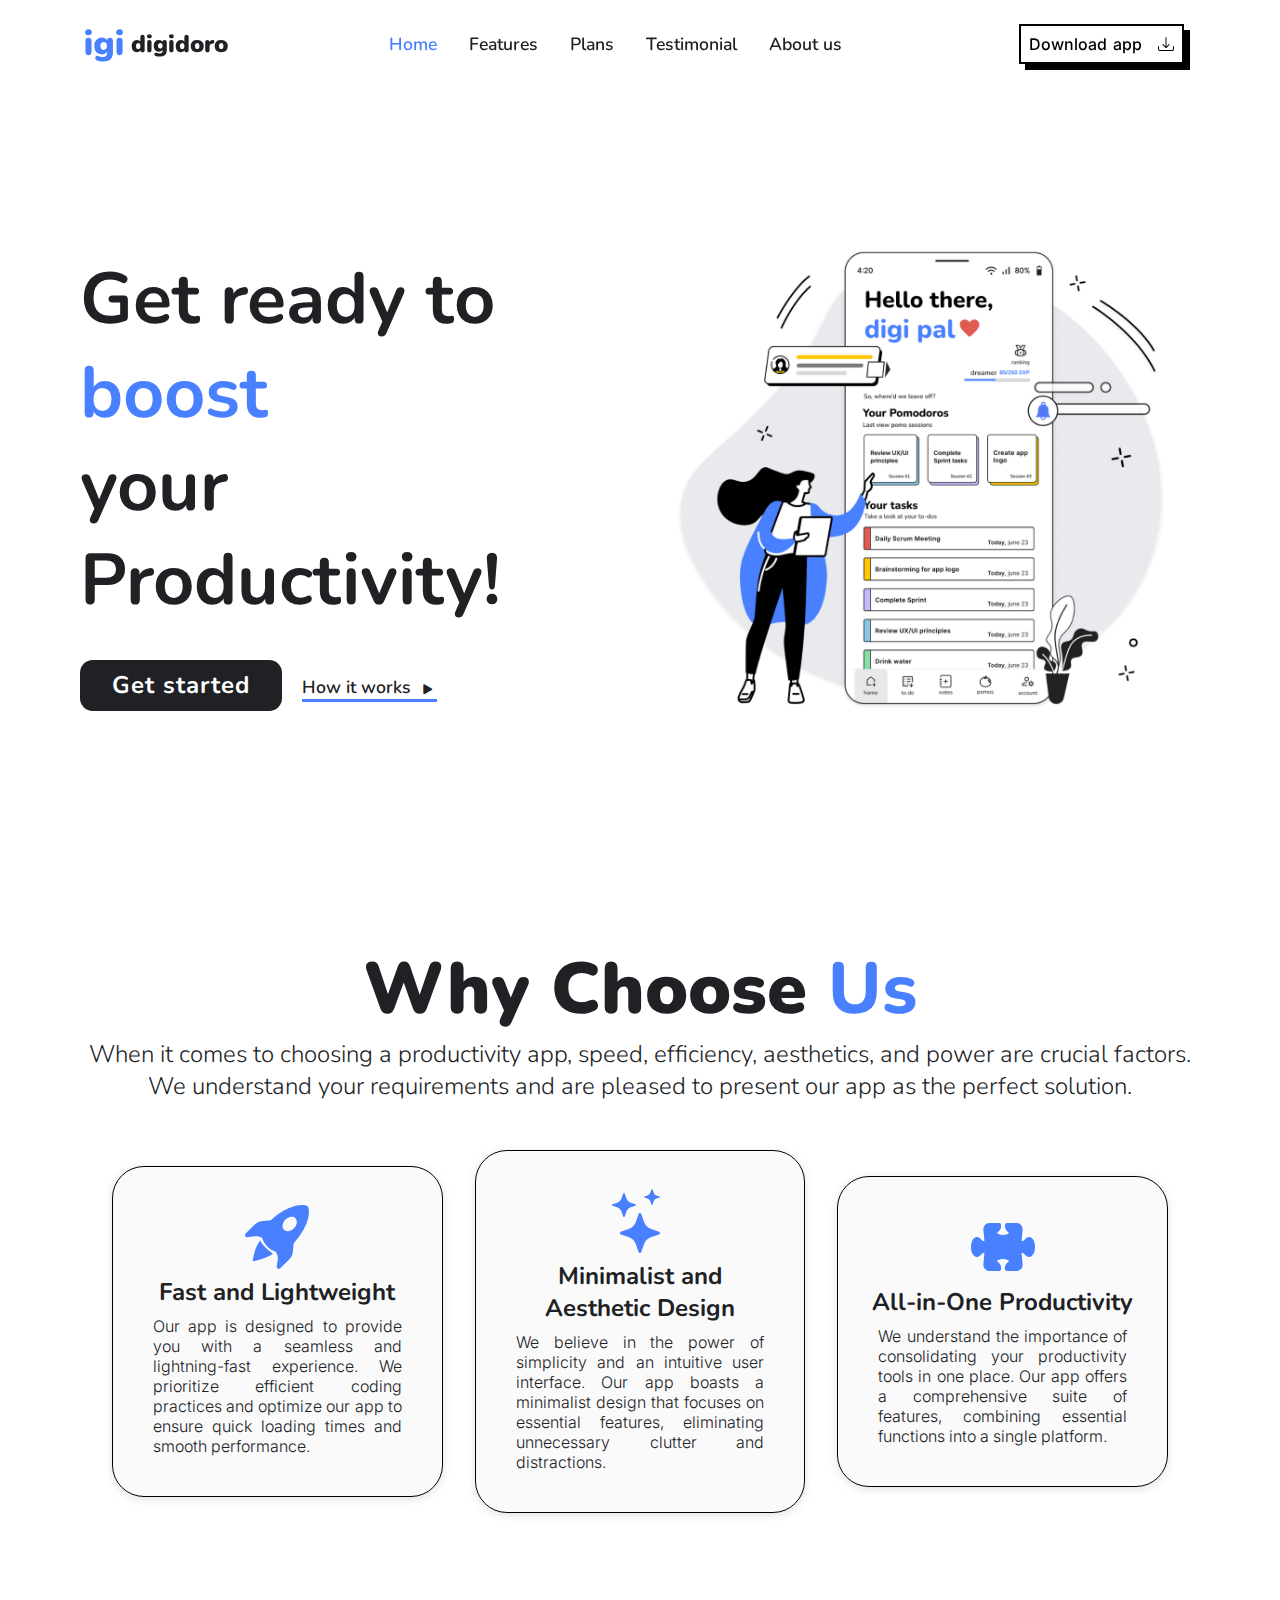
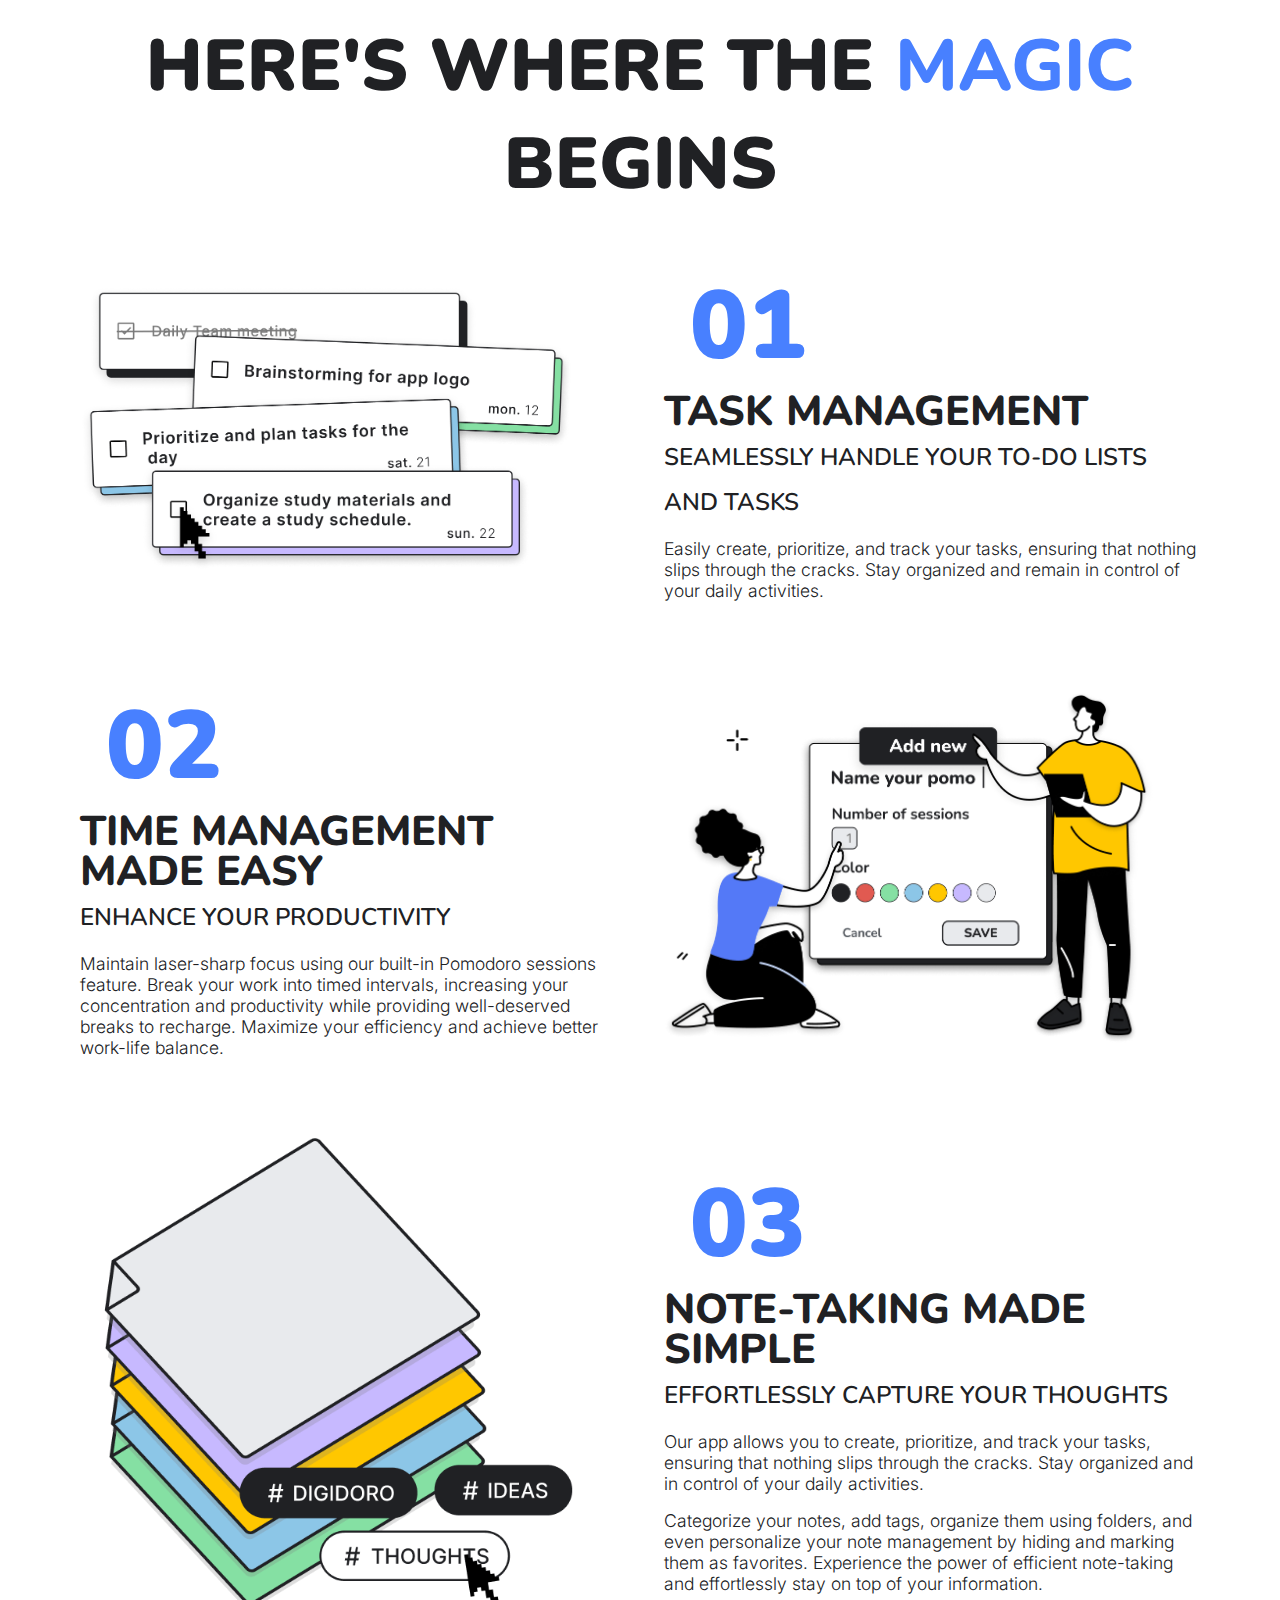
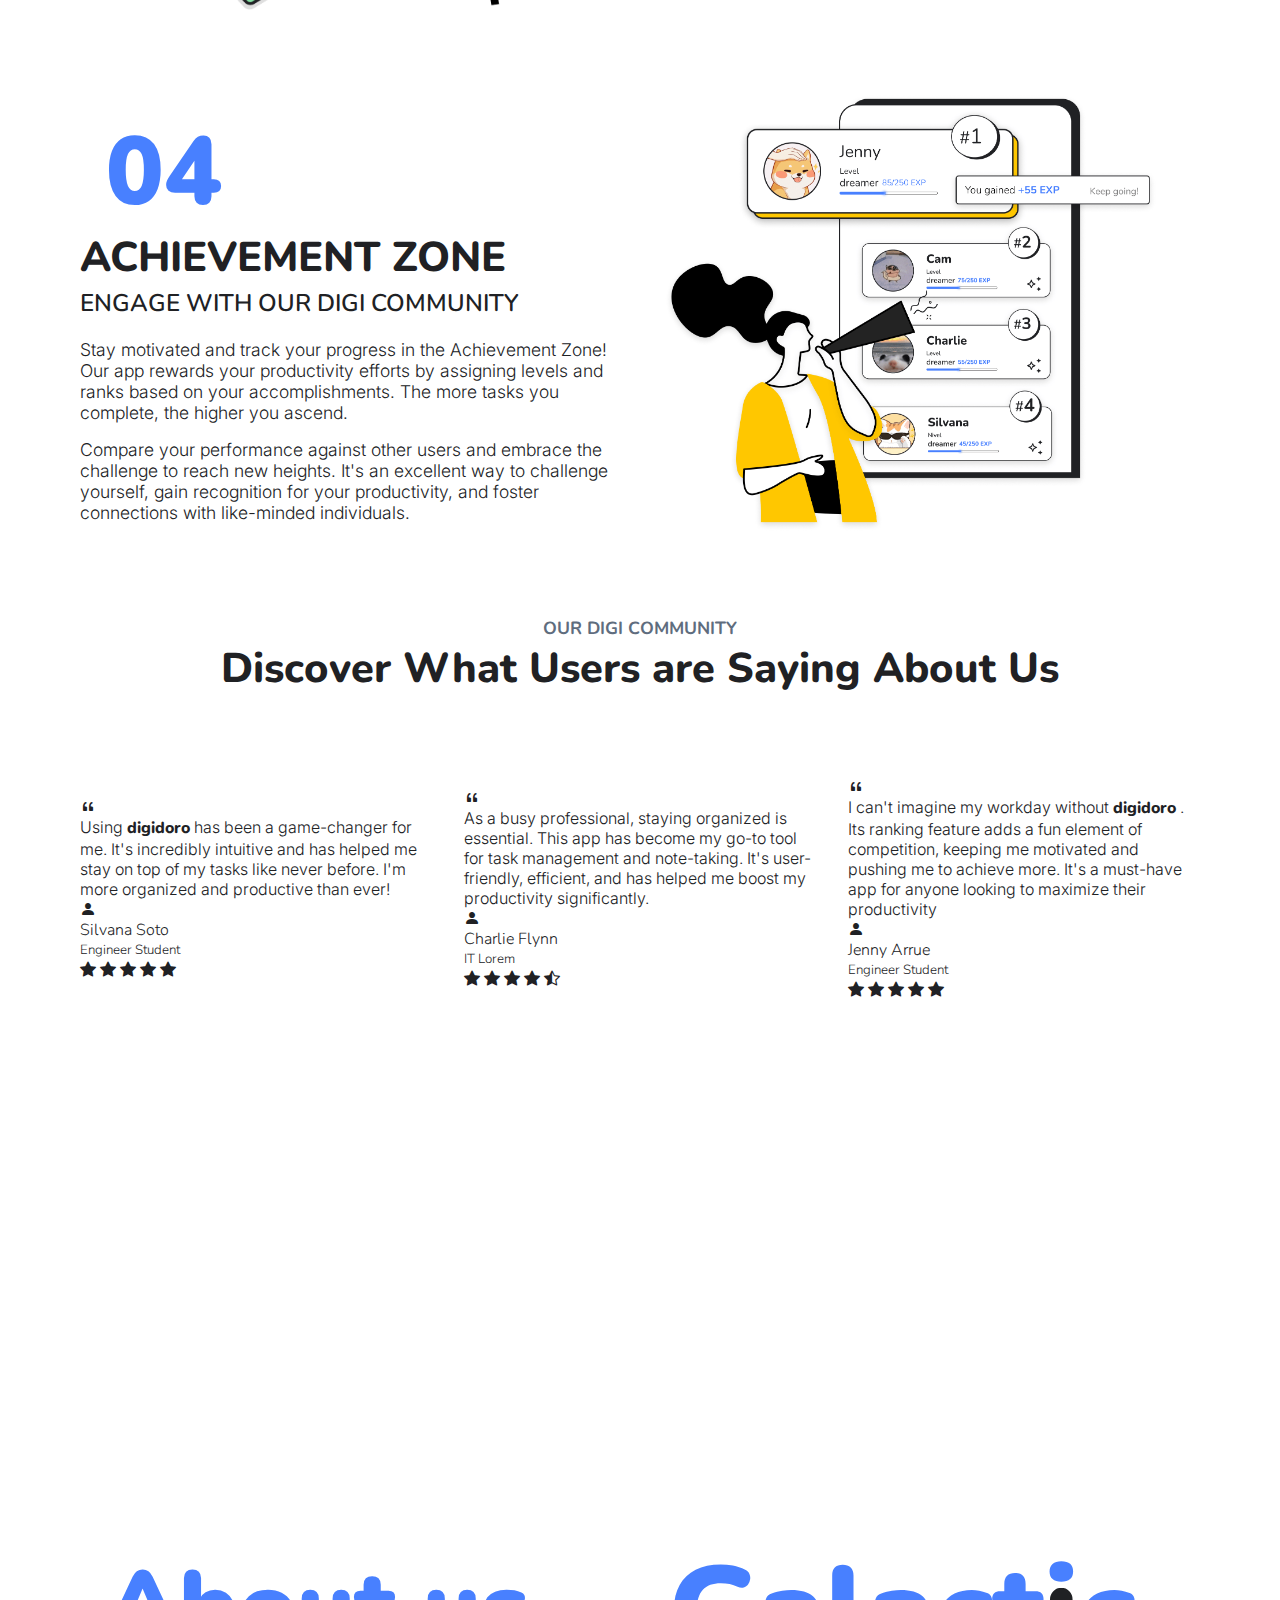
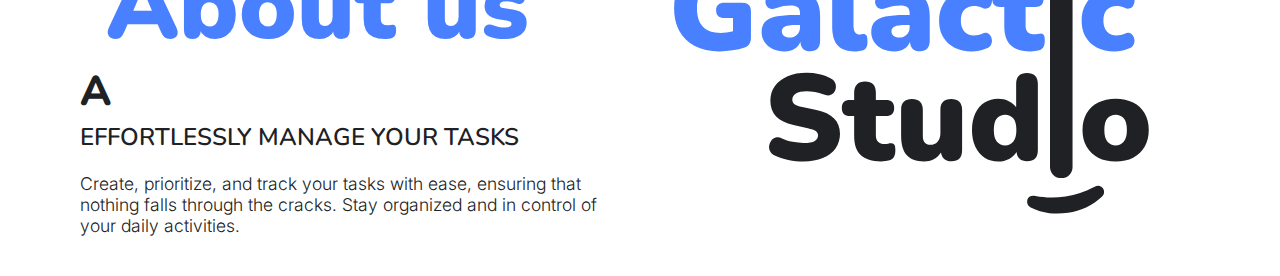
==== digidoro/index.html @ 67ae2110 "DIGI-56 :sparkles: Add feature_overview" ====
<!DOCTYPE html>
<html lang="en">
<head>
    <meta charset="UTF-8">
    <meta name="viewport" content="width=device-width, initial-scale=1.0">
    <title>digidoro</title>
    <link rel="icon" type="image/png" href="./assets/drawables/igi_tabIcon.png">
    
    <!-- Icons -->
    <link rel="stylesheet" href="https://cdn.jsdelivr.net/npm/bootstrap-icons@1.10.5/font/bootstrap-icons.css">
    
    <link rel="stylesheet" href="./assets/css/style.css">
    <script defer src="./assets/js/app.js"></script>

</head>

<body>
    
    <!-- Navbar -->
    <header>
        <a href="#home" class="logo">
            <img src="./assets/drawables/igi.svg" alt="digidoro logo" id="logo_pic">
            <h2 class="menu_logo">digidoro</h2>
        </a>

            <ul class="menu">
                <li><a href="#home" class="active">Home</a></li>
                <li><a href="#features">Features</a></li>
                <li><a href="#plans">Plans</a></li>
                <li><a href="#testimonial">Testimonial</a></li>
                <li><a href="#about">About us</a></li>

            </ul>
    <div class="nav-icons">
       <div class="nav-icons1">
        <a href="https://play.google.com/store/apps/details?id=com.galacticstudio.digidoro">Download app <i class="bi bi-download"></i> </a>
        </div> 
        <div class="ico-menu" id="menu-icon"><i class="bi bi-list"></i></div> 
 </div>
        
    </header>


<!-- Home -->

    <section class="home" id="home">

        <div class="home-text">
            <h1>Get ready to <span>boost</span> <br>your Productivity!</h1>
            <a href="https://play.google.com/store/apps/details?id=com.galacticstudio.digidoro" class="btn">Get started</a>
            <a href="https://www.youtube.com/@GalacticStudioSV" class="btn2">How it works <i class="bi bi-play-fill"></i></a>
        </div>

        <div class="home-img">
            <img src="./assets/drawables/hero_pic.png" alt="prueba">
        </div>
            
</section>  


<!-- Overview -->
<section class="stats">
    <div class="txtOver">
  <h1 class="largeTittle">Why Choose <span>Us</span></h1>
  <h2 class="statsTxt">When it comes to choosing a productivity app, speed, efficiency, aesthetics, and power are crucial factors. We understand your requirements and are pleased to present our app as the perfect solution. </h2>
  </div>


<section class="container">
    
    <div class="container-box">
        <i class="bi bi-rocket-takeoff-fill"></i>
        
        <h3>Fast and Lightweight</h3>
        <p>Our app is designed to provide you with a seamless and lightning-fast experience. We prioritize efficient coding practices and optimize our app to ensure quick loading times and smooth performance. </p>
    </div>
    <div class="container-box">
        <i class="bi bi-stars"></i>        <h3>Minimalist and Aesthetic Design</h3>
        <p> We believe in the power of simplicity and an intuitive user interface. Our app boasts a minimalist design that focuses on essential features, eliminating unnecessary clutter and distractions. </p>    </div>
    <div class="container-box">
        <i class="bi bi-puzzle-fill"></i>        <h3>All-in-One Productivity</h3>
        <p> We understand the importance of consolidating your productivity tools in one place. Our app offers a comprehensive suite of features, combining essential functions into a single platform. </p>    
    </div>
</section>

</section>


<!-- Features -->

<section class="features-overview" id="features">
    <div class="txtOver">
    <h1 class="largeTittle">HERE'S WHERE THE <span>MAGIC </span> BEGINS</h1>
    </div>


<section class="features">
    <div class="features-img">
        <img src="./assets/drawables/task_landing.png" alt="">
    </div>
    <div class="features-text">
        <h1>01</h1>
        <h2>Task Management<br> <span>Seamlessly handle your to-do lists and tasks</span></h2>
        <p>Easily create, prioritize, and track your tasks, ensuring that nothing slips through the cracks. Stay organized and remain in control of your daily activities.</p>
    </div>
</section> 

<section class="features">
    
    <div class="features-text">
        <h1>02</h1>
        <h2>Time Management Made Easy<br> <span>Enhance your productivity </span></h2>
        <p>Maintain laser-sharp focus using our built-in Pomodoro sessions feature. Break your work into timed intervals, increasing your concentration and productivity while providing well-deserved breaks to recharge. Maximize your efficiency and achieve better work-life balance.
        </p>
    </div>
    <div class="features-img">
        <img src="./assets/drawables/pomo_landing.png" alt="">
    </div>
</section> 

<section class="features">
    <div class="features-img">
        <img src="./assets/drawables/notes_landing.png" alt="" id="prueba">
    </div>
    <div class="features-text">
        <h1>03</h1>
        <h2>Note-Taking Made Simple <br> <span> Effortlessly capture your thoughts </span></h2>
        <p>Our app allows you to create, prioritize, and track your tasks, ensuring that nothing slips through the cracks. Stay organized and in control of your daily activities. 
        </p>
        <p>Categorize your notes, add tags, organize them using folders, and even personalize your note management by hiding and marking them as favorites. Experience the power of efficient note-taking and effortlessly stay on top of your information.</p>
    </div>
</section> 

<section class="features">
    
    <div class="features-text">
        <h1>04</h1>
        <h2>Achievement Zone
        <br> 
        <span>Engage with our digi community</span> </h2>
        
        <p>Stay motivated and track your progress in the Achievement Zone! Our app rewards your productivity efforts by assigning levels and ranks based on your accomplishments. The more tasks you complete, the higher you ascend. </p> 
        <p> Compare your performance against other users and embrace the challenge to reach new heights. It's an excellent way to challenge yourself, gain recognition for your productivity, and foster connections with like-minded individuals.</p>
    </div>
    <div class="features-img">
        <img src="./assets/drawables/ranking_landing.png" alt="">
    </div>
</section> 


</section>


 <!-- Testinmonials -->

 <section class="testimonial" id="testimonial">
    <div class="middle-text">
        <h4>Our digi community</h4>
        <h2 >Discover What Users are Saying About Us</h2>
    </div>

    <div class="testimonial-content">
        <div class="box">
            <i class="bi bi-quote"></i>
            <p>Using <span>digidoro</span> has been a game-changer for me. It's incredibly intuitive and has helped me stay on top of my tasks like never before. I'm more organized and productive than ever!</p>
            <div class="in-box">
                <div class="box-img">
                    <div><i class="bi bi-person-fill"></i></div>
                </div>
                <div class="box-text">
                    <h4>Silvana Soto</h4>
                    <h5>Engineer Student</h5>
                    <div class="ratings">
                        <i class="bi bi-star-fill"></i>
                        <i class="bi bi-star-fill"></i>
                        <i class="bi bi-star-fill"></i>
                        <i class="bi bi-star-fill"></i>
                        <i class="bi bi-star-fill"></i>
                    </div>
                </div>
            </div>
        </div>

        <div class="box">
            <i class="bi bi-quote"></i>
            <p>As a busy professional, staying organized is essential. This app has become my go-to tool for task management and note-taking. It's user-friendly, efficient, and has helped me boost my productivity significantly.</p>
            <div class="in-box">
                <div class="box-img">
                    <div><i class="bi bi-person-fill"></i></div>
                </div>
                <div class="box-text">
                    <h4>Charlie Flynn</h4>
                    <h5>IT Lorem</h5>
                    <div class="ratings">
                        <i class="bi bi-star-fill"></i>
                        <i class="bi bi-star-fill"></i>
                        <i class="bi bi-star-fill"></i>
                        <i class="bi bi-star-fill"></i>
                        <i class="bi bi-star-half"></i>
                    </div>
                </div>
            </div>
        </div>

        <div class="box">
            <i class="bi bi-quote"></i>
            <p>I can't imagine my workday without  <span>digidoro</span> . Its ranking feature adds a fun element of competition, keeping me motivated and pushing me to achieve more. It's a must-have app for anyone looking to maximize their productivity</p>
            <div class="in-box">
                <div class="box-img">
                    <div><i class="bi bi-person-fill"></i></div>
                </div>
                <div class="box-text">
                    <h4>Jenny Arrue</h4>
                    <h5>Engineer Student</h5>
                    <div class="ratings">
                        <i class="bi bi-star-fill"></i>
                        <i class="bi bi-star-fill"></i>
                        <i class="bi bi-star-fill"></i>
                        <i class="bi bi-star-fill"></i>
                        <i class="bi bi-star-fill"></i>
                    </div>
                </div>
            </div>
        </div>

    </div>


 </section>


<!-- About us-->

<section class="features" id="about">
   
    <div class="features-text about">
        <h1>About us</h1>
        <h2>A<br> <span>Effortlessly manage your tasks</span></h2>
        <p>Create, prioritize, and track your tasks with ease, ensuring that nothing falls through the cracks. Stay organized and in control of your daily activities.</p>
    </div> 
    <div class="features-img">
        <img src="./assets/drawables/logo.svg" alt="">
    </div>
</section> 
 
</body>
</html>
---- digidoro/assets/css/style.css ----
@import url('https://fonts.googleapis.com/css2?family=Inter:wght@100;200;300;400;500;600;700;800&family=Nunito:wght@200;300;400;500;600;700;800;900&display=swap');


:root {
    --dominant-color: #FFFFFF;
    --secondary-color: #202124;
    --tertiary-color: #E8EAED;
    --accent-color: #4880FF;

    --text_color1: #000000;    
    --text_color2: #7A7A7A;
    --text_color3: #2E3646;    
    --text_color4: #5F6D7E;

    --xlarge-tittle: 6rem;
    --large-tittle: 4.5rem;
    --medium-tittle: 2.6rem;

    --small-tittle: 1.5rem;
    --p-font: 1.1rem;

    --font1: 'Nunito', sans-serif; 
    --font2: 'Inter', sans-serif; 

    --regular_padding: 2.5rem

 
    box-sizing: border-box;

/*     box-shadow: rgba(100, 100, 111, 0.2) 0px 7px 29px 0px;
 */

}

*, *::after, *::before {
    box-sizing: border-box;
    margin: 0;
    padding: 0;
    font-family: "Inter", sans-serif;
    font-weight: 300;
    list-style: none;
    scroll-behavior: smooth;
    scroll-padding-top: 3rem;
    text-decoration: none;
}


h1, h2, h3, h4, h5, h6, span {
  font-family: var(--font1); 
}

span{
  font-weight: 800;
}


body {
  width: 100%;
  background: var(--dominant-color);
  color: var(--secondary-color);
}

body > section {
  width: 100%;
  height: 100vh;
  padding: 1rem 5rem;
  display: flex;
  flex-wrap: wrap;
  flex-direction:column;
  gap: 1rem;  
  background-color: var(--dominant-color);
}

/* menu */

header {
  position: fixed;
  width: 100%; 
  top: 0;
  left: 0;
  right: 0;
  padding: 1rem 5rem;

  z-index: 1000;
  display: flex;
  align-items: center;
  justify-content: space-between;

  background: transparent;
  transition: all .50s ease-in-out;

}

 .logo{
  display: flex;
  align-items: center;
  gap: 0.2rem;
  text-decoration: none;

    .menu_logo{
      font-size: var(--small-tittle);
      font-weight: 900;
      color: var(--secondary-color);
    }

    #logo_pic {
      height: 3em;
    }
}


.menu{
  display: flex;

}


.menu a{
  position: relative;
  margin: 0 1rem;
  color: var(--secondary-color);
  text-decoration: none;
  font-weight: 600;
  font-family: var(--font1);
  font-size: var(--p-font);
  transition: all .50s ease;
}

.menu a:hover{
color: var(--accent-color);
 }

 .menu a.active{
  color: var(--accent-color);
   }
   
.nav-icons{
    display: flex;
    align-items: center;
    padding: 8px 16px;
    gap: 1rem;
}
   
.nav-icons1{
  vertical-align: middle;
  padding: 0.5rem;
  border: 0.15rem solid black;
  background-color: var(--dominant-color);
  box-shadow: 6px 6px black;
}
   
   .nav-icons1 a{
     color: var(--text_color1);
     text-decoration: none;
     justify-content: center;
     gap: 1rem;
     display: flex;
     font-family: var(--font2);
     font-weight: 500;
     word-spacing: 0.125rem;
   }
   
   .nav-icons1 a:hover{
     color: var(--text_color3);
     text-decoration: underline;
   }
   
.ico-menu{
  color: var(--secondary-color);
  font-family: var(--font1);
  font-weight: 700;
}
   
.ico-menu i{
  font-weight: 700;
  font-size: var(--medium-tittle);
  transition: all .50s ease;
   
} 
.ico-menu i:hover{
  color: var(--accent-color);
}
   
#menu-icon{
  z-index: 10001;
  cursor: pointer;
  display: none;
}
   
 
/* sticky menu */
header.sticky{
  padding: 1rem 5rem;
  box-shadow: rgba(149, 157, 165, 0.2) 0px 8px 24px;
  background: var(--text_color1);
 }

header.sticky .logo .menu_logo{
  color: var(--tertiary-color);
}

header.sticky .menu a{
  color: var(--tertiary-color);
  font-family: var(--font1);
  font-size: var(--p-font);
  font-weight: 700;
}

header.sticky .menu a.active{
  color: var(--accent-color);
}

header.sticky .menu a:hover{
  color: var(--accent-color);
}

header.sticky .ico-menu{
  color: var(--tertiary-color);
  font-family: var(--font1);
  font-size: var(--small-tittle);
  font-weight: 700;
}

header.sticky .ico-menu:hover{
  color: var(--accent-color);

}

/*  */



.home{
  padding-top: 5rem;

/*   position: relative;
 */  
  height: 100vh;
  width: 100%;
  
  display: grid;
  grid-template-columns: repeat(2,1fr);

  align-items: center;
  gap: 4rem;
}

.home-img img{
  width: 95%;
  height: auto;
}

.home-img {
  justify-content: center;
  width: 100%;
}

.home-text h1{
  font-size: var(--large-tittle);
  font-weight: 700;
  line-height: 1.3;
  margin-bottom: 2rem;

}

.home-text span{
  font-size: var(--large-tittle);
  font-weight: 700;
  color: var(--accent-color);

  line-height: 1.3;
  margin-bottom: 3rem;

}

.btn{
  display: inline-block;
  padding: 0.6rem 2rem;
  border-radius: 0.8rem;
  font-family: var(--font1);
  font-size: var(--small-tittle);
  font-weight: 700;
  background-color: var(--secondary-color);
  color: var(--dominant-color);
  border: none;
  transition: all 0.5s ease-in-out;
  letter-spacing: 1px;
}

.btn:hover{
  background: var(--accent-color);
  color: var(--tertiary-color);
}


.btn1:hover{
  background: var(--secondary-color);
  color: var(--tertiary-color);
  transition: all 0.3s ease-in-out;
}

.btn2{
  display: inline-block;
  margin-left: 1rem;
  
  font-family: var(--font1);
  font-size: var(--p-font);
  font-weight: 600;

  color: var(--secondary-color); 
  border-bottom: 3px solid var(--accent-color);  
  transition: all 0.5s ease-in-out;
}

.btn2 i{
  vertical-align: middle;
  padding-left:  0.2rem; 
  font-size: var(--p-font);
}

.btn2:hover{
  border-bottom: 3px solid var(--secondary-color);  transition: all 0.5s ease-in-out;
  transform: scale(1.1) translateX(12px);
}

/* Overview */

.stats{
  padding: 2.5rem 5rem;
  width: 100%;
  height: fit-content;

}

.container{
  width: 100%;
  padding: 2rem 2rem;
  display: grid;
  grid-template-columns: repeat(auto-fit, minmax(300px,auto));
  justify-content: space-evenly;
  gap: 2rem;

  text-align: center;
  align-items: center;
}

.container-box{
  padding: 2rem;
  background: #f8f8f8a4;
  border-radius: 2rem;
  min-height: 250px;
  height: fit-content;
  justify-content: space-evenly;
  align-items: center;
  gap: 0.8rem;
  border: 1.4px solid var(--text_color1);
  box-shadow: rgba(99, 99, 99, 0.2) 0px 2px 8px 0px;
 }



.container-box i{
  font-size: 4rem;
  color: var(--accent-color);

}

.container-box h3{
  font-size: var(--small-tittle);
  font-weight: 700;

}

.container-box p{
  text-align: justify;
  padding: 0.5rem;
  font-family: var(--font2);
}


.txtOver{
  text-align: center;
}

.largeTittle{
  width: 100%;
  text-align: center;
  color: var(--secondary-color);
  font-weight: 900;
  font-style: var(--font1);
  font-size: var(--large-tittle);
  
  
}

.largeTittle span{
  font-size: var(--large-tittle);
  font-weight: 800;
  color: var(--accent-color);
  }


/* Features */

.features-overview{
  padding: 2rem 5rem;
  width: 100%;
  height: fit-content;
}

.features{
  display: grid;
  grid-template-columns: repeat(2,1fr);
  align-items: center;
  gap: 3rem;
  height: fit-content;
  padding-top:  2rem;
  padding-bottom: 2rem;
}

.features-img img{
  width: 92%;
  height: auto;
}

.features-img{
  align-items: center;
}


.features-text h1{
  font-size: var(--xlarge-tittle);
  font-weight: 900;
  padding-left: 1.6rem; 
  color: var(--accent-color);
}

.features-text h2{
  text-transform: uppercase;
  font-size: var(--medium-tittle);
  line-height: 2.5rem;
  font-weight: 800;
}

/* .features-text:nth-child(2) h1{
  color: var(--accent-color);
} */

.features-text span{
  text-transform: uppercase;
  font-size: var(--small-tittle);
  font-weight: 600;
}

.features-text p{
  font-size: var(--p-font);
  padding-top: 1rem;
}

/* Testimonials */

.testimonial-content{
  display: grid;
  grid-template-columns: repeat(auto-fit, minmax(300px,auto));
  gap: 2rem;
  align-items: center;
  margin-top: 4rem;
}

.middle-text{
  text-align: center;
}

.middle-text h4{
  font-size: var(--p-font);
  font-weight: 700;
  color: var(--text_color4);
  text-transform: uppercase;
}

.middle-text h2{
  font-size: var(--medium-tittle);
  font-weight: 800;
}









  
/* responsivness */


@media (max-width: 1060px){
  header, 
  header.sticky{
    padding: 1rem 1.5rem;
    z-index: 1000;  
  }
  
.menu li a{
      color: var(--secondary-color);
    }

#menu-icon{
  display: initial;
}

.menu{
    position: absolute;
    top: -1000px;
    left: 0;
    right: 0;
    display: flex;
    flex-direction: column;
    text-align: center;
    padding: 100px 50px;
    width: 100%;
    height: 100vh;
    background: var(--dominant-color);
    transition: all 0.5s ease-in-out;
    border-top: 1px solid rgba(0, 0, 0, 0.2);
  }

.menu.open{
  top: 100%;

}

}

@media (max-width:1045px){
 
  }


/* @media screen and (max-width:768px){

 }
 */
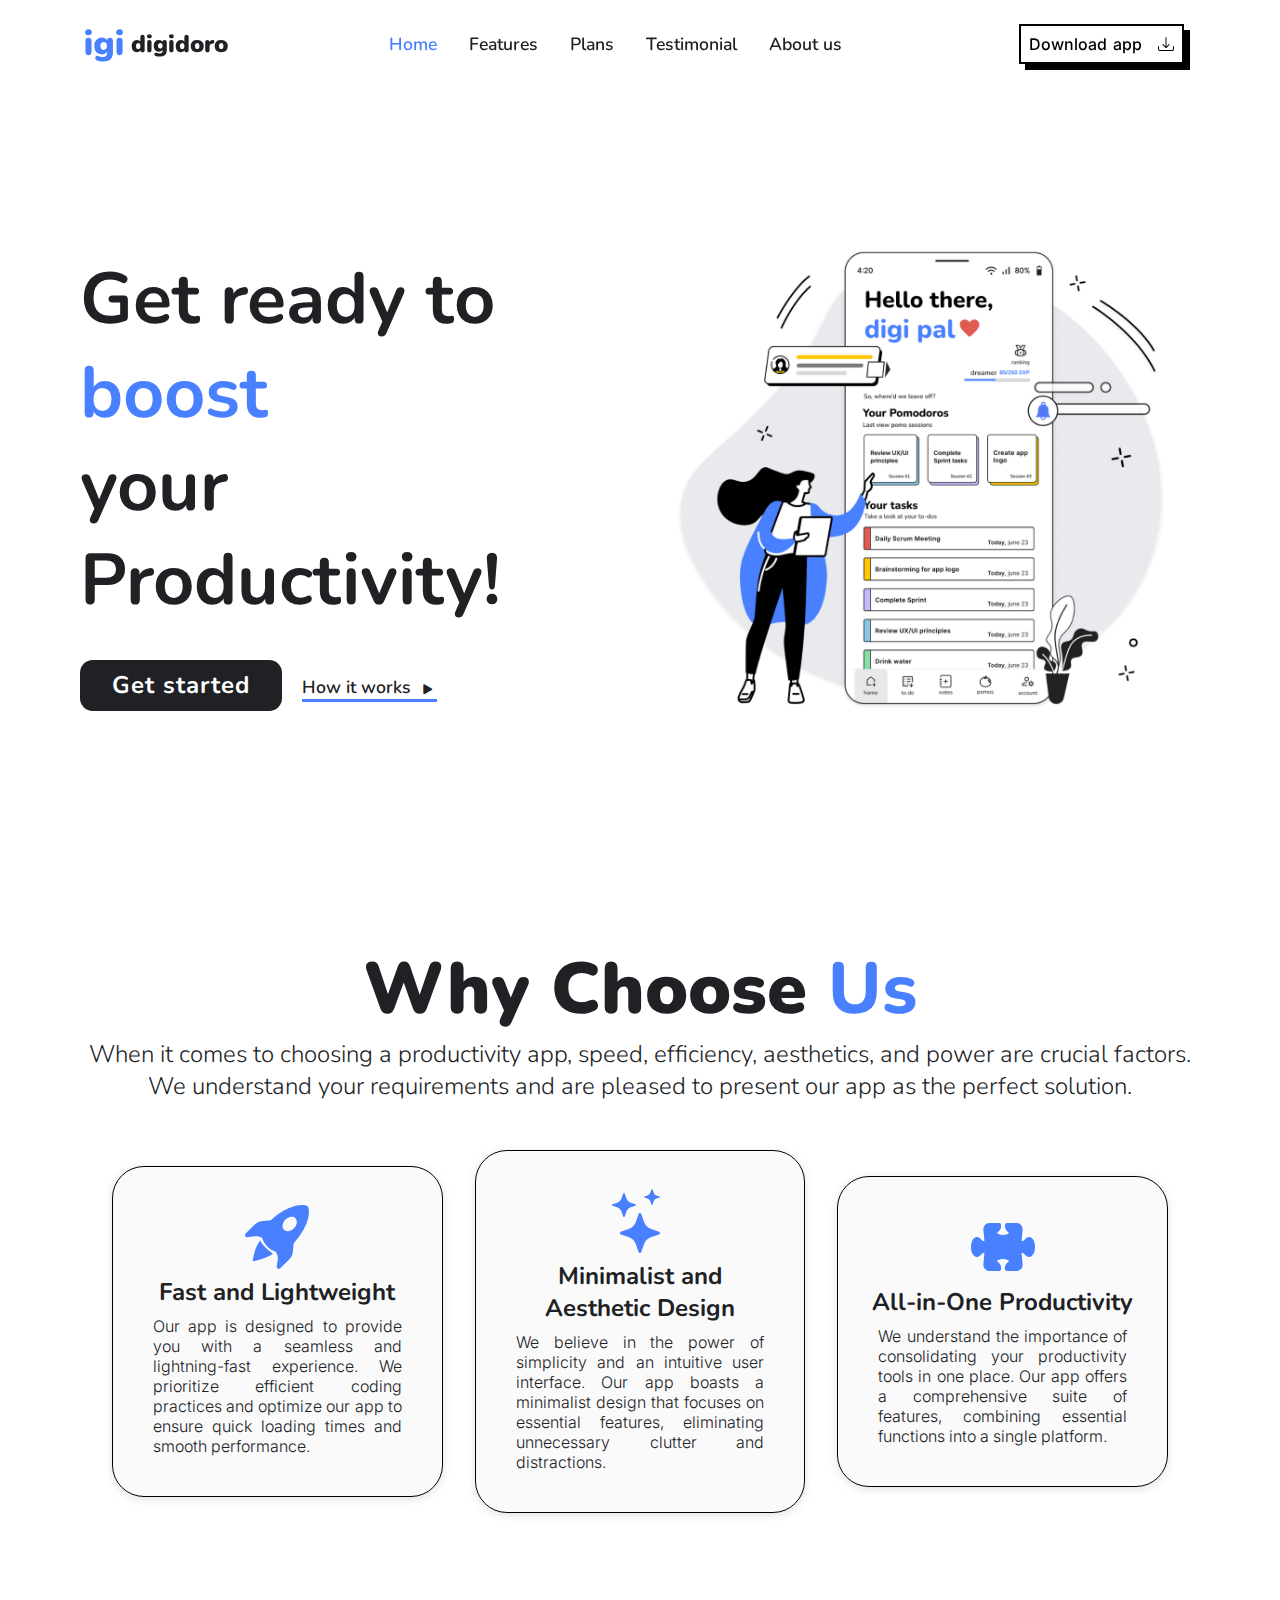
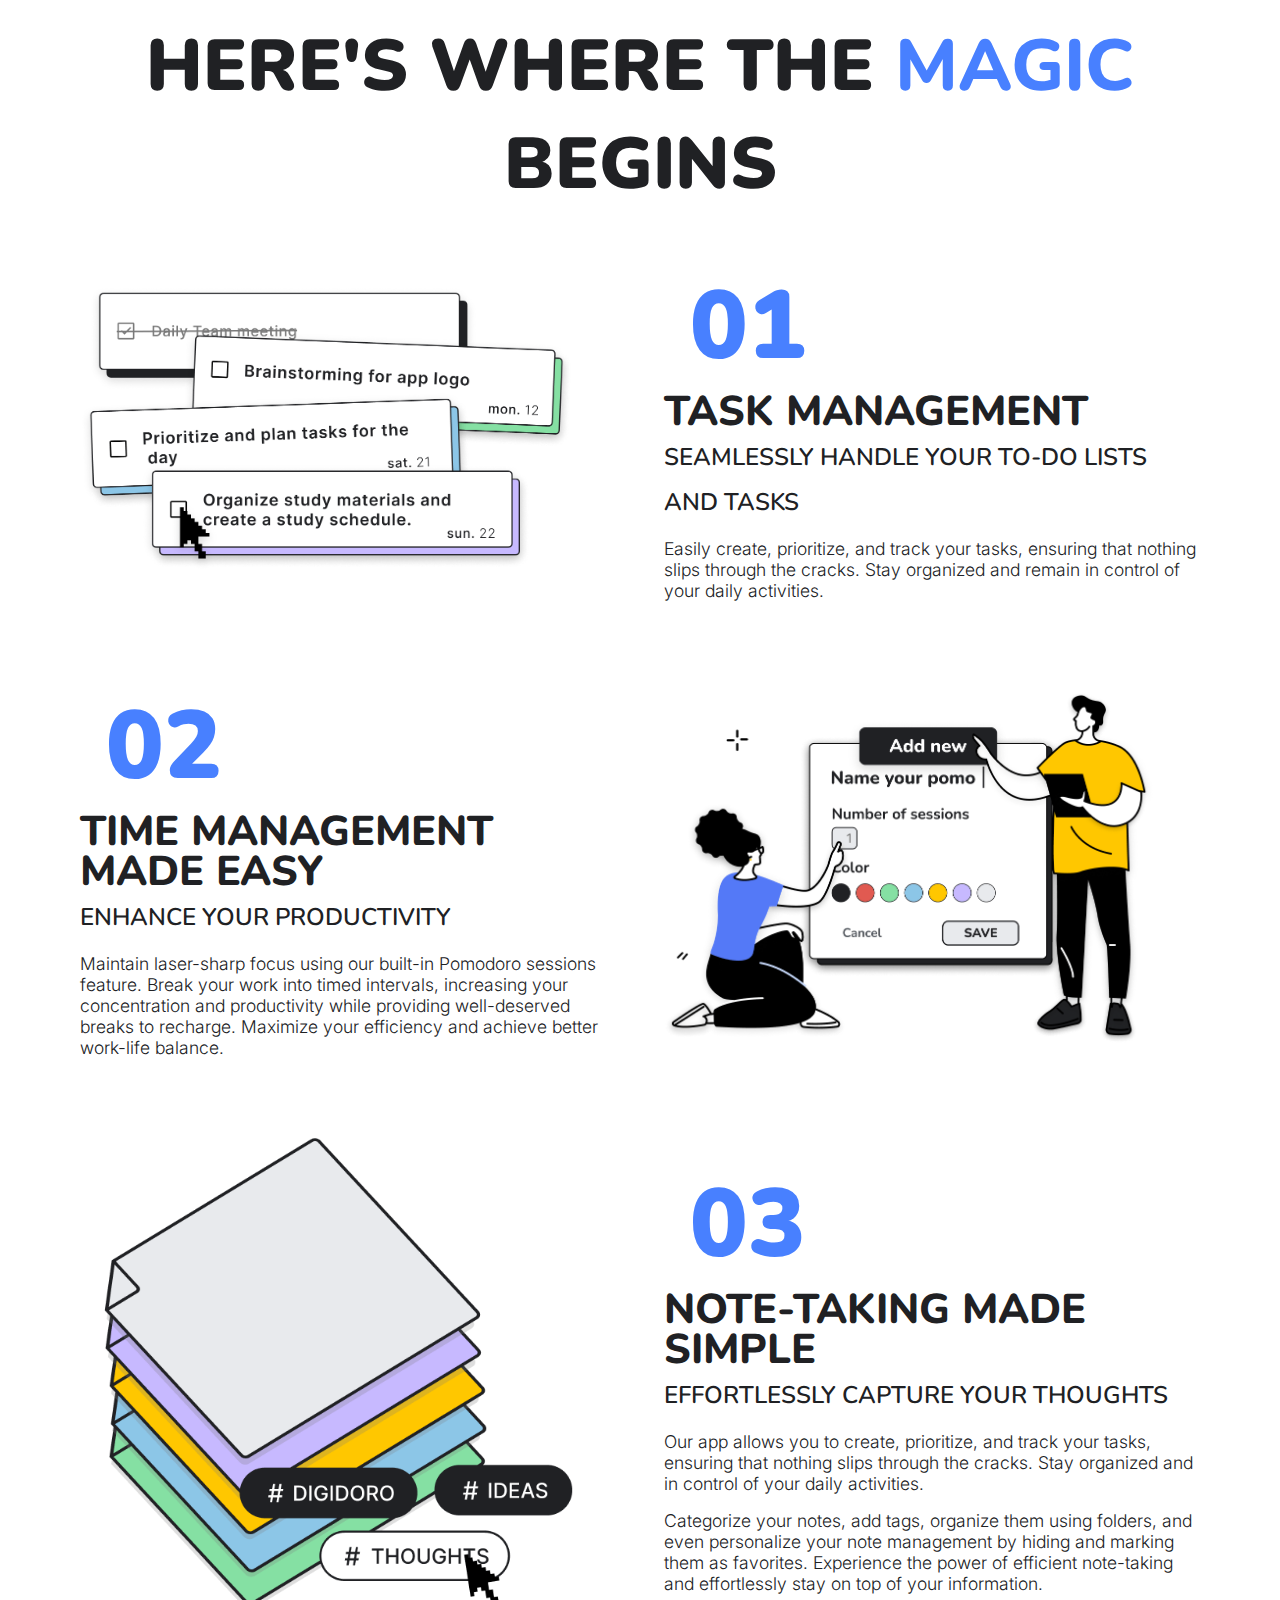
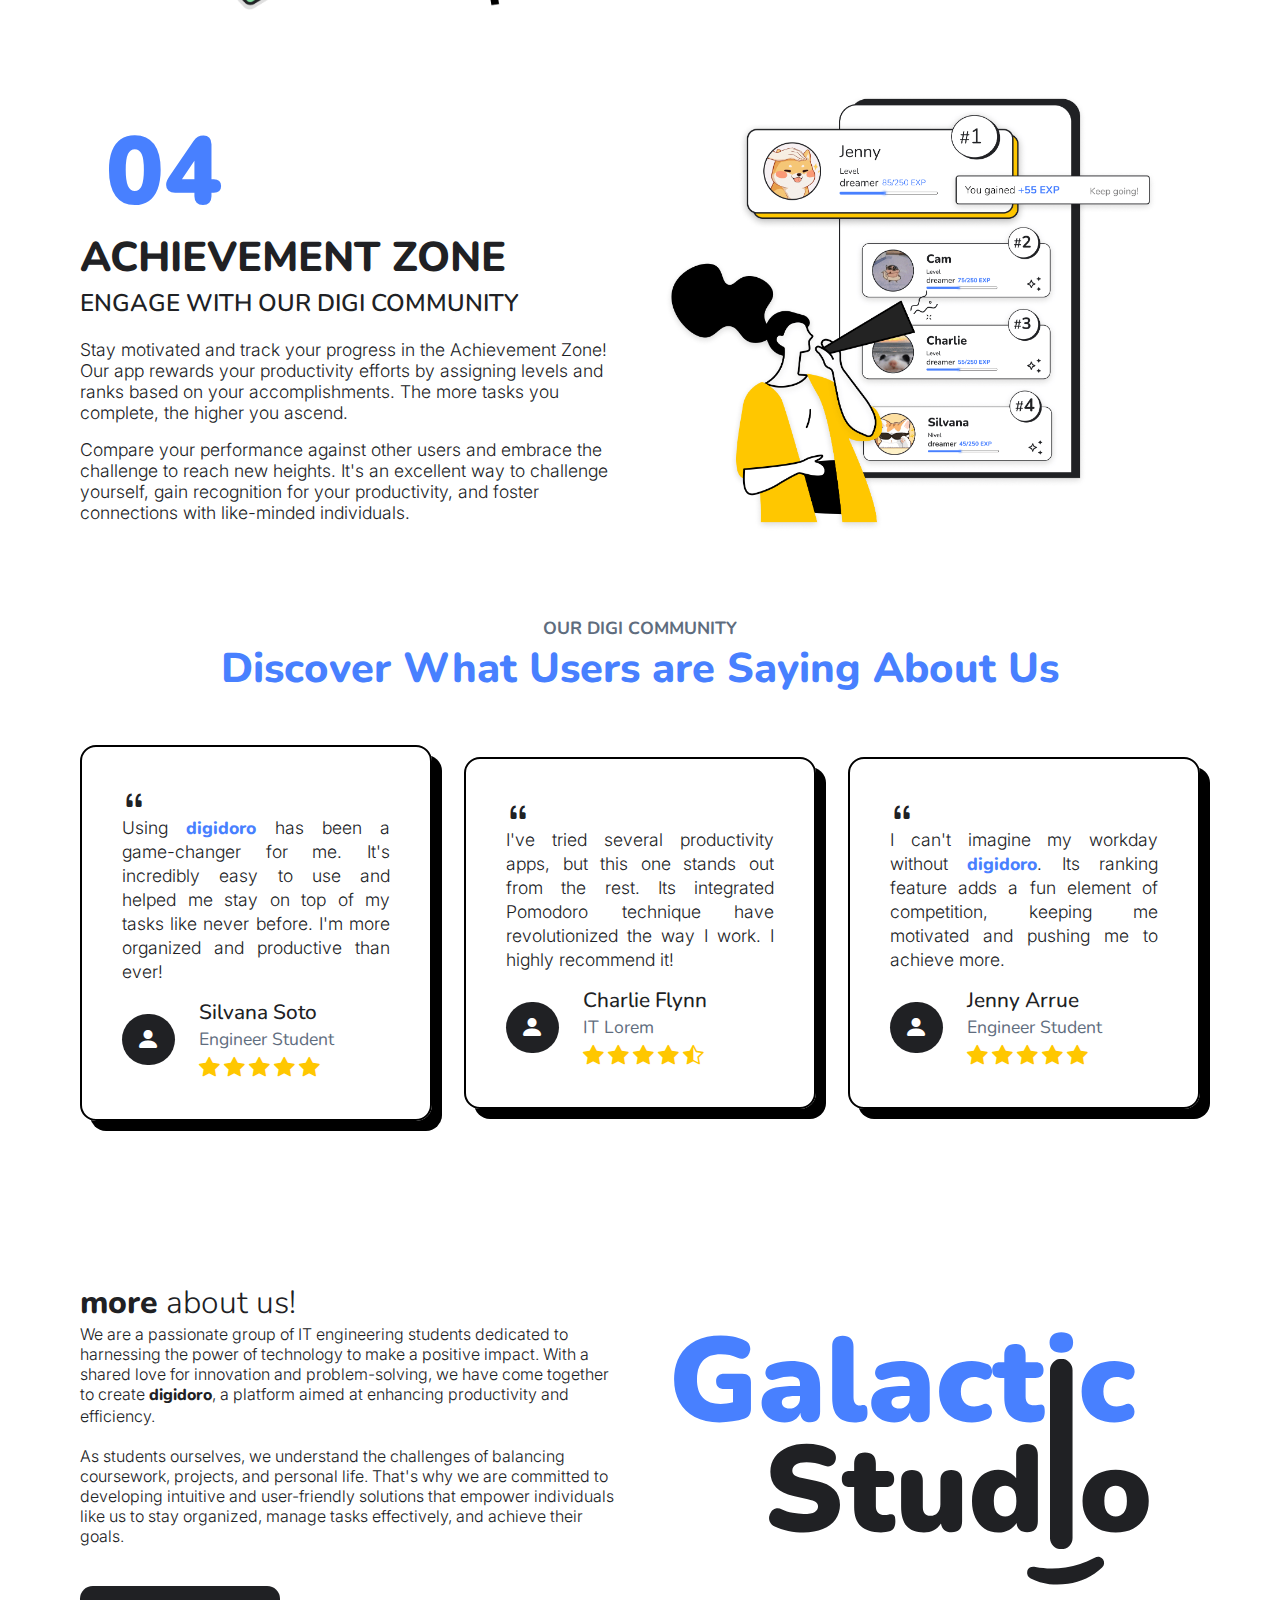
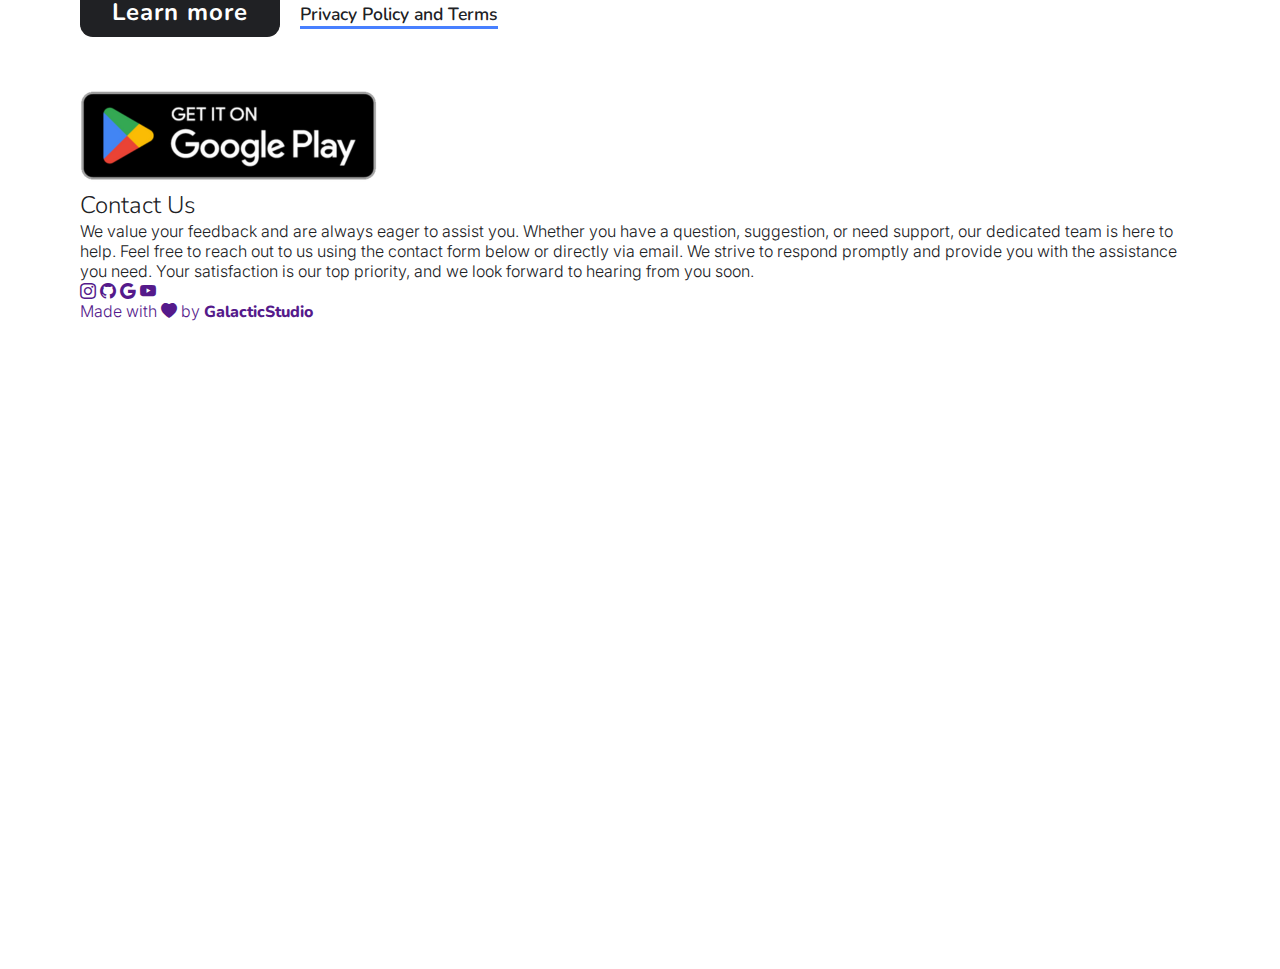
==== commit af15e910: "DIGI-14 :sparkles: Add testimonials" ====
--- a/digidoro/index.html
+++ b/digidoro/index.html
@@ -47,7 +47,7 @@
 
         <div class="home-text">
             <h1>Get ready to <span>boost</span> <br>your Productivity!</h1>
-            <a href="https://play.google.com/store/apps/details?id=com.galacticstudio.digidoro" class="btn">Get started</a>
+            <button href="https://play.google.com/store/apps/details?id=com.galacticstudio.digidoro" class="btn">Get started</button>
             <a href="https://www.youtube.com/@GalacticStudioSV" class="btn2">How it works <i class="bi bi-play-fill"></i></a>
         </div>
 
@@ -162,7 +162,7 @@
     <div class="testimonial-content">
         <div class="box">
             <i class="bi bi-quote"></i>
-            <p>Using <span>digidoro</span> has been a game-changer for me. It's incredibly intuitive and has helped me stay on top of my tasks like never before. I'm more organized and productive than ever!</p>
+            <p>Using <span>digidoro</span> has been a game-changer for me. It's incredibly easy to use and helped me stay on top of my tasks like never before. I'm more organized and productive than ever!</p>
             <div class="in-box">
                 <div class="box-img">
                     <div><i class="bi bi-person-fill"></i></div>
@@ -183,7 +183,7 @@
 
         <div class="box">
             <i class="bi bi-quote"></i>
-            <p>As a busy professional, staying organized is essential. This app has become my go-to tool for task management and note-taking. It's user-friendly, efficient, and has helped me boost my productivity significantly.</p>
+            <p>I've tried several productivity apps, but this one stands out from the rest. Its integrated Pomodoro technique have revolutionized the way I work. I highly recommend it!</p>
             <div class="in-box">
                 <div class="box-img">
                     <div><i class="bi bi-person-fill"></i></div>
@@ -204,7 +204,7 @@
 
         <div class="box">
             <i class="bi bi-quote"></i>
-            <p>I can't imagine my workday without  <span>digidoro</span> . Its ranking feature adds a fun element of competition, keeping me motivated and pushing me to achieve more. It's a must-have app for anyone looking to maximize their productivity</p>
+            <p>I can't imagine my workday without  <span>digidoro</span>. Its ranking feature adds a fun element of competition, keeping me motivated and pushing me to achieve more.</p>
             <div class="in-box">
                 <div class="box-img">
                     <div><i class="bi bi-person-fill"></i></div>
@@ -233,15 +233,59 @@
 
 <section class="features" id="about">
    
-    <div class="features-text about">
-        <h1>About us</h1>
-        <h2>A<br> <span>Effortlessly manage your tasks</span></h2>
-        <p>Create, prioritize, and track your tasks with ease, ensuring that nothing falls through the cracks. Stay organized and in control of your daily activities.</p>
+    <div class="about-text">
+        <h1><span>more</span> about us! </h1>
+        <p>We are a passionate group of IT engineering students dedicated to harnessing the power of technology to make a positive impact. With a shared love for innovation and problem-solving, we have come together to create <span>digidoro</span>, a platform aimed at enhancing productivity and efficiency.
+<br><br>
+         As students ourselves, we understand the challenges of balancing coursework, projects, and personal life. That's why we are committed to developing intuitive and user-friendly solutions that empower individuals like us to stay organized, manage tasks effectively, and achieve their goals.</p>
+         <br><br>
+        <button href="https://play.google.com/store/apps/details?id=com.galacticstudio.digidoro" class="btn">Learn more</button>
+        <a href="https://www.youtube.com/@GalacticStudioSV" class="btn2">Privacy Policy and Terms</a>
+
+    </div>
+
+
+
     </div> 
     <div class="features-img">
         <img src="./assets/drawables/logo.svg" alt="">
     </div>
-</section> 
+</section>
+
+<section class="contact">
+    <div class="contact-content">
+        <div class="contact-img">
+            <div class="about-one">
+                <a href="https://play.google.com/store/apps/details?id=com.galacticstudio.digidoro" class="btnGoogle"><img src="./assets/drawables/google-play-badge.png" alt=""></a>
+            </div>
+        </div> 
+
+        <div class="contact-text">
+            <h2>Contact Us</h2>
+            <p>We value your feedback and are always eager to assist you. Whether you have a question, suggestion, or need support, our dedicated team is here to help. Feel free to reach out to us using the contact form below or directly via email. We strive to respond promptly and provide you with the assistance you need. Your satisfaction is our top priority, and we look forward to hearing from you soon.</p>
+
+            <div class="social">
+                <a href=""><i class="bi bi-instagram"></i></a>
+                <a href=""><i class="bi bi-github"></i></a>
+                <a href=""><i class="bi bi-google"></i></a>
+                <a href=""><i class="bi bi-youtube"></i></a>
+
+            </div>
+
+            <div class="details">
+                <div class="main-d">
+                    <a href="">Made with <i class="bi bi-heart-fill"></i> by <span>GalacticStudio</span></a>
+                </div>
+
+            
+            </div>
+
+
+        </div>
+
+
+    </div>
+</section>
  
 </body>
 </html>--- a/digidoro/assets/css/style.css
+++ b/digidoro/assets/css/style.css
@@ -7,6 +7,12 @@
     --tertiary-color: #E8EAED;
     --accent-color: #4880FF;
 
+    --accent-color1: #C7B9FF;
+    --accent-color2: #8CC6E7;
+    --accent-color3: #85E0A3;
+    --accent-color4: #FFC700;
+
+
     --text_color1: #000000;    
     --text_color2: #7A7A7A;
     --text_color3: #2E3646;    
@@ -18,6 +24,8 @@
 
     --small-tittle: 1.5rem;
     --p-font: 1.1rem;
+    --p-font2: 1.3rem;
+
 
     --font1: 'Nunito', sans-serif; 
     --font2: 'Inter', sans-serif; 
@@ -459,13 +467,84 @@
 
 /* Testimonials */
 
+.testimonial{
+  height: fit-content;
+  margin-bottom: 5rem;
+}
+
+
 .testimonial-content{
   display: grid;
   grid-template-columns: repeat(auto-fit, minmax(300px,auto));
   gap: 2rem;
   align-items: center;
-  margin-top: 4rem;
-}
+  margin: 2rem 0;
+}
+
+.box{
+  padding: 2.5rem;
+  border-radius: 1rem;
+  box-shadow: 10px 10px var(--text_color1);
+  border: 2px solid var(--text_color1);
+}
+
+
+.box span{
+  color: var(--accent-color);
+}
+
+.bi-quote{
+  font-size: var(--small-tittle);
+}
+
+.box p{
+  font-size: var(--p-font);
+  font-family: var(--font2);
+  margin-bottom: 1rem;
+  line-height: 1.5rem;
+  text-align: justify;
+}
+
+.in-box{
+  display: flex;
+  align-items: center;
+  gap: 1.5rem;
+
+}
+
+.box-img i{
+  color: var(--dominant-color);
+  font-size: 1.5rem; 
+  border-radius: 3rem;
+  background: var(--secondary-color);
+  padding: 0.7rem 0.9rem;
+}
+
+.box-text{
+  font-family: var(--font2);
+}
+
+.box-text h4{
+  font-size: var(--p-font2);
+  font-weight: 500;
+  line-height: 1.5rem;
+}
+
+.box-text h5{
+  font-size: var(--p-font);
+  font-weight: 400;
+  padding: 0.2rem 0 ;
+  color: var(--text_color4);
+}
+
+.ratings i{
+  color: var(--accent-color4);
+  font-size: var(--p-font2);
+}
+
+
+
+
 
 .middle-text{
   text-align: center;
@@ -481,6 +560,7 @@
 .middle-text h2{
   font-size: var(--medium-tittle);
   font-weight: 800;
+  color: var(--accent-color);
 }
 
 
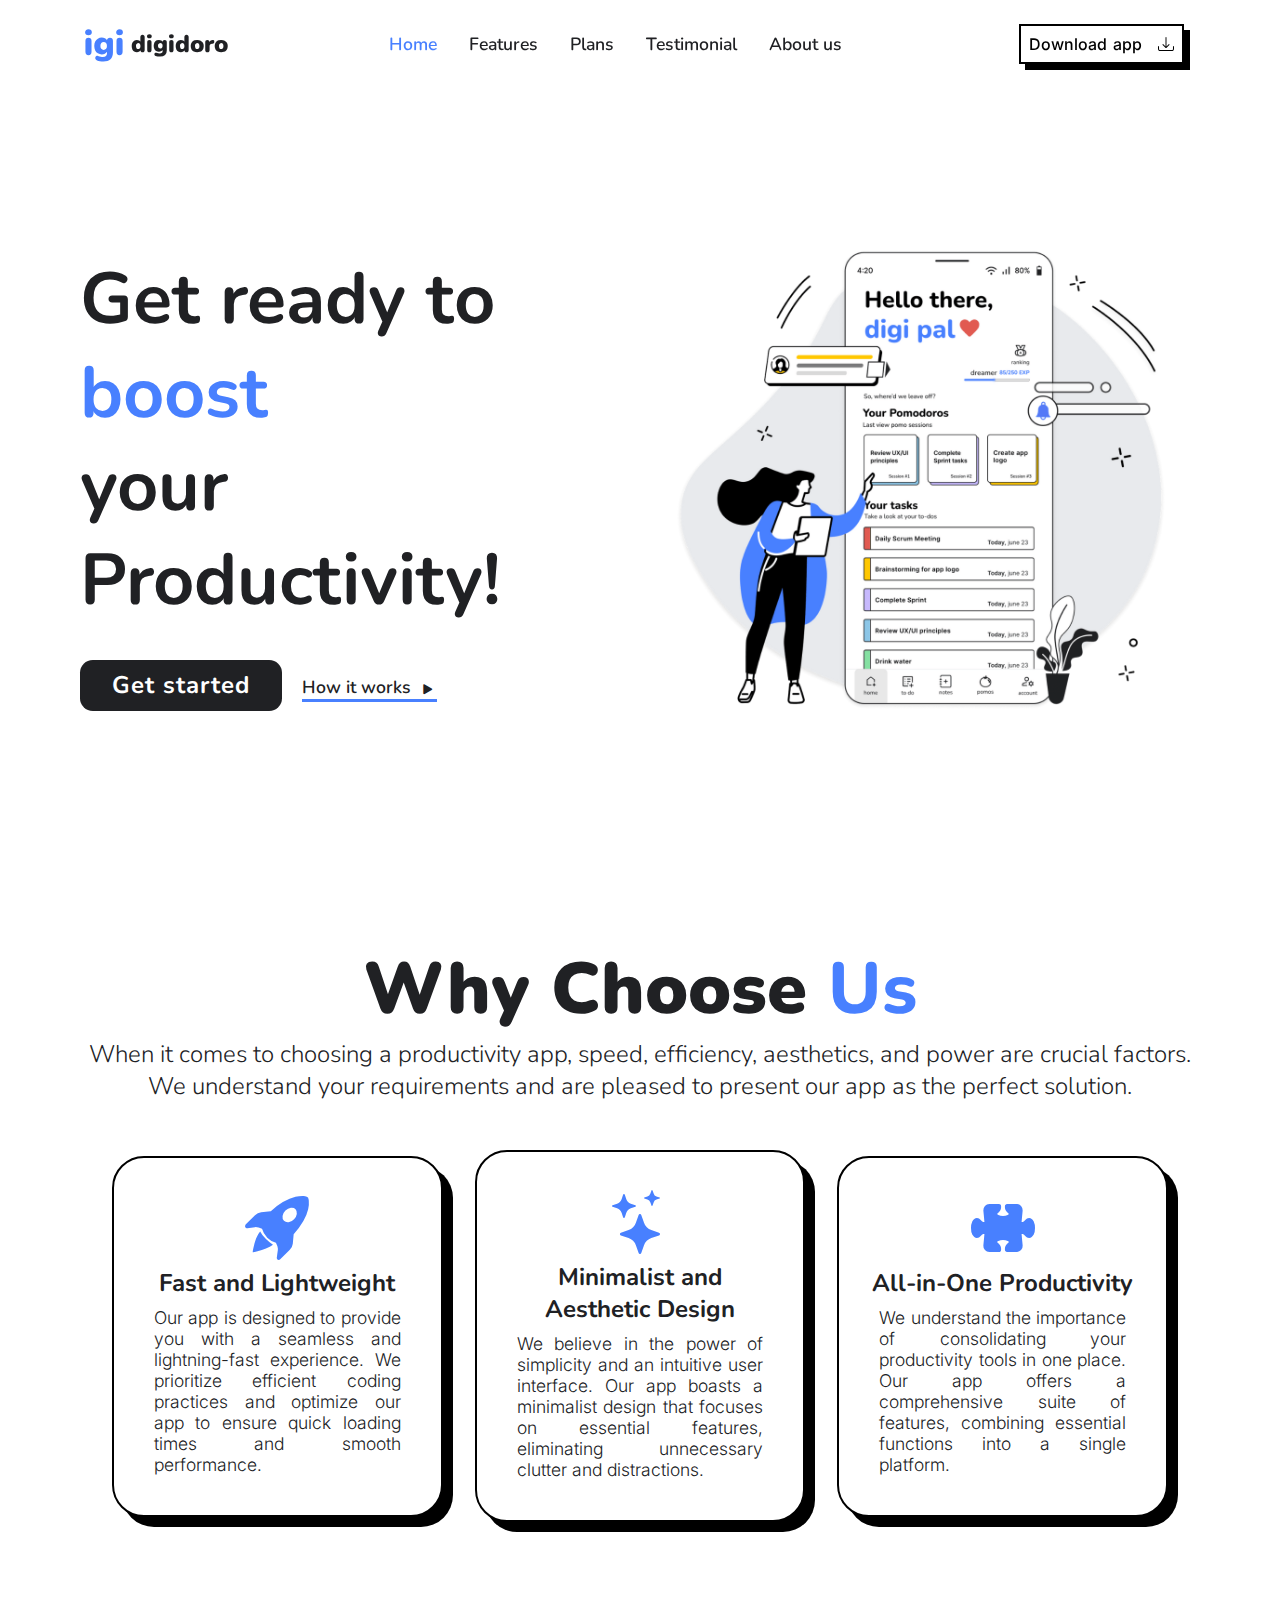
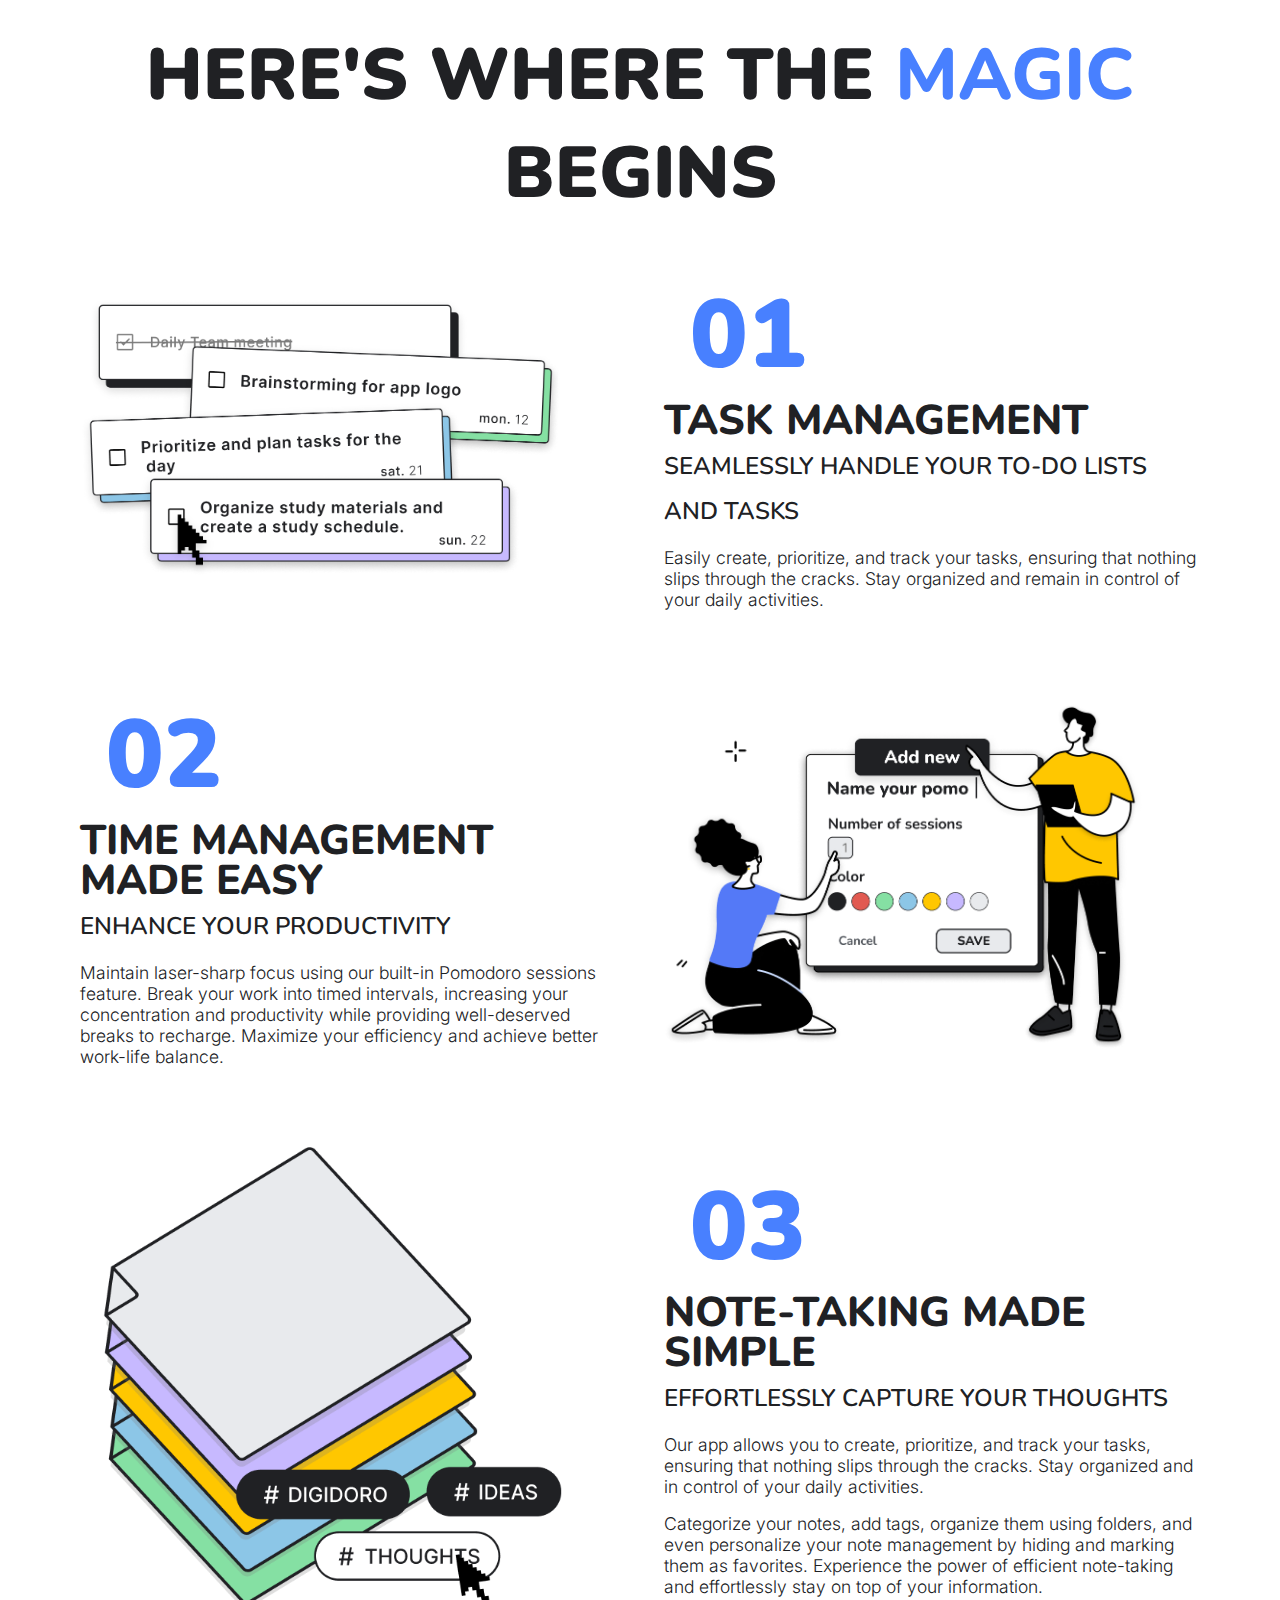
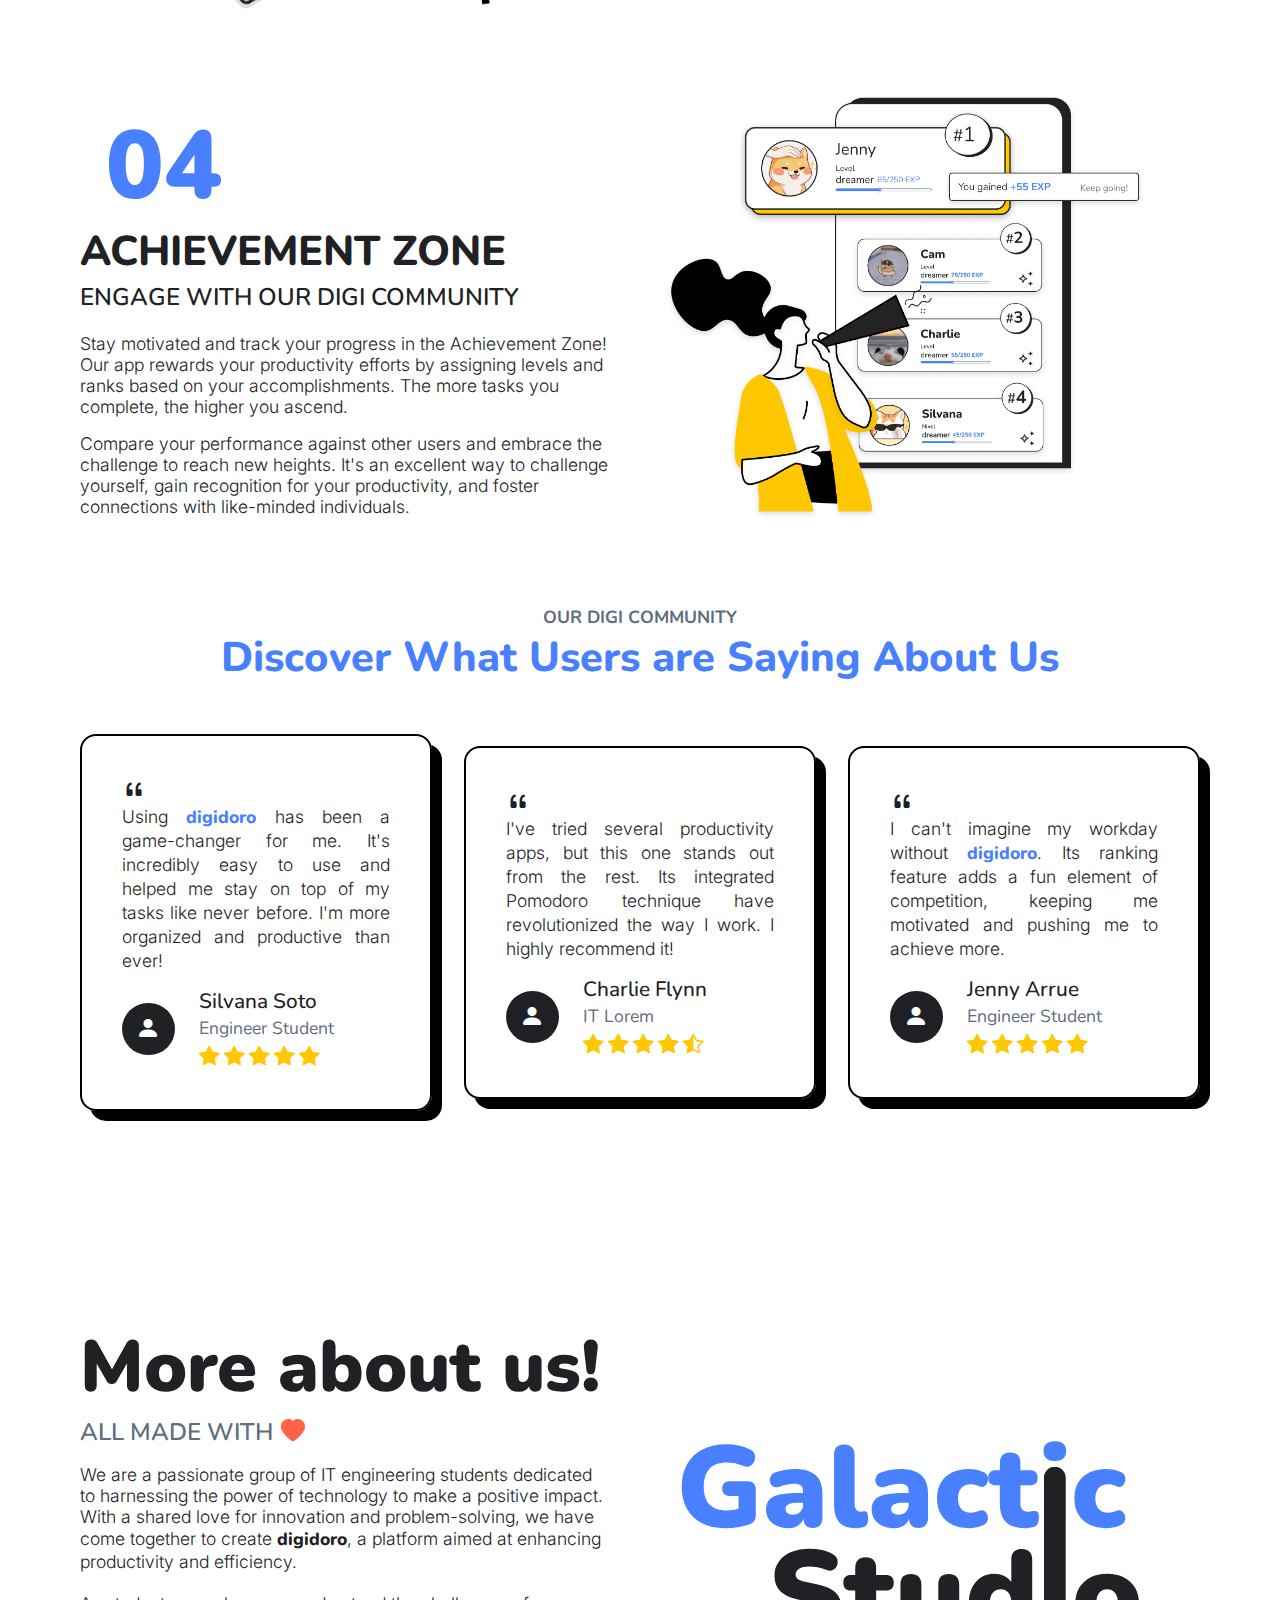
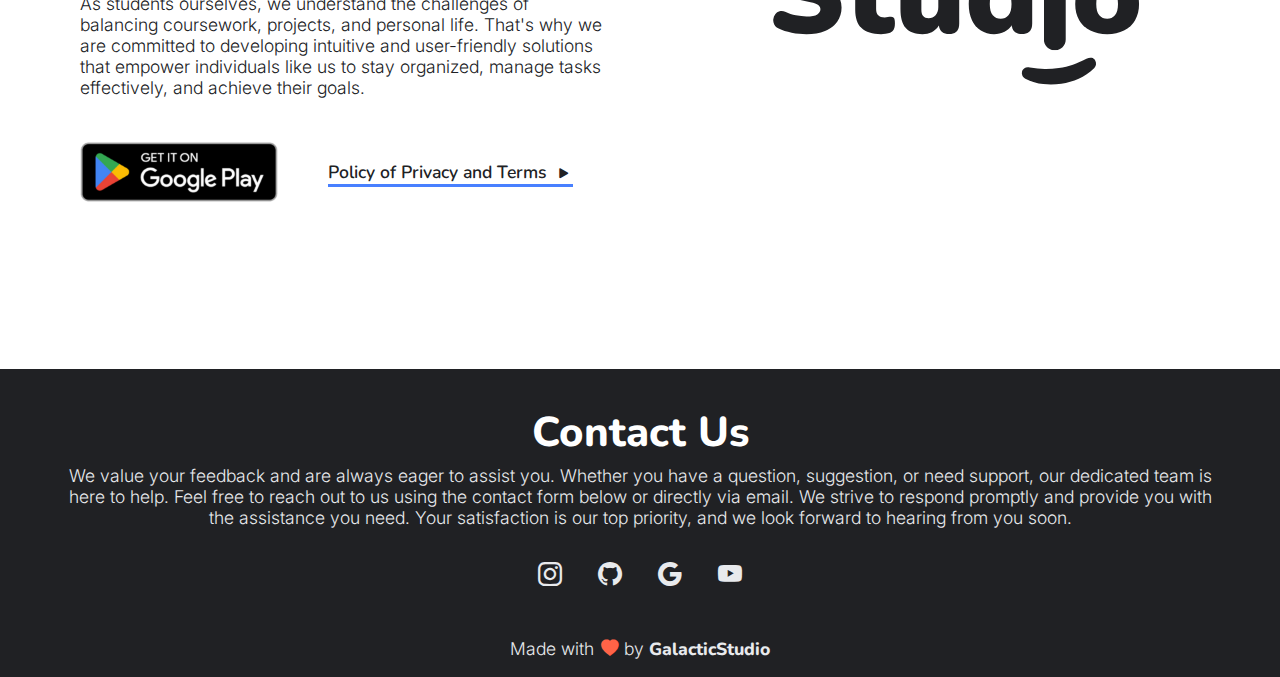
==== commit 33ba0dd3: "DIGI-14 :sparkles: add footer and contact info" ====
--- a/digidoro/index.html
+++ b/digidoro/index.html
@@ -231,60 +231,70 @@
 
 <!-- About us-->
 
-<section class="features" id="about">
+<section class="about" id="about">
    
     <div class="about-text">
-        <h1><span>more</span> about us! </h1>
+        <div>
+
+        
+        <h1>More about us! </h1>
+        <h2>All made with <i class="bi bi-heart-fill"></i> </h2>
         <p>We are a passionate group of IT engineering students dedicated to harnessing the power of technology to make a positive impact. With a shared love for innovation and problem-solving, we have come together to create <span>digidoro</span>, a platform aimed at enhancing productivity and efficiency.
 <br><br>
          As students ourselves, we understand the challenges of balancing coursework, projects, and personal life. That's why we are committed to developing intuitive and user-friendly solutions that empower individuals like us to stay organized, manage tasks effectively, and achieve their goals.</p>
          <br><br>
-        <button href="https://play.google.com/store/apps/details?id=com.galacticstudio.digidoro" class="btn">Learn more</button>
-        <a href="https://www.youtube.com/@GalacticStudioSV" class="btn2">Privacy Policy and Terms</a>
-
-    </div>
-
-
-
-    </div> 
+         <div class="contact-img">
+            <div class="c-one">
+                <a href="https://play.google.com/store/apps/details?id=com.galacticstudio.digidoro" class="btnGoogle"><img src="./assets/drawables/google-play-badge.png" alt=""></a>
+            </div>
+            <div class="c-one">
+                <a href="https://www.youtube.com/@GalacticStudioSV" class="btn2">Policy of Privacy and Terms <i class="bi bi-play-fill"></i></a>
+            </div>
+        </div> 
+    </div>
+    
+     </div>
     <div class="features-img">
         <img src="./assets/drawables/logo.svg" alt="">
     </div>
 </section>
 
+
 <section class="contact">
-    <div class="contact-content">
+ <!--    <div class="contact-content">
         <div class="contact-img">
-            <div class="about-one">
+            <div class="c-one">
                 <a href="https://play.google.com/store/apps/details?id=com.galacticstudio.digidoro" class="btnGoogle"><img src="./assets/drawables/google-play-badge.png" alt=""></a>
             </div>
+            <div class="c-one">
+                <a href="https://play.google.com/store/apps/details?id=com.galacticstudio.digidoro" class="btnGoogle"><img src="./assets/drawables/figma-badge.png" alt=""></a>
+            </div>
         </div> 
-
-        <div class="contact-text">
+</div> -->
+
+
+<div class="contact-text">
             <h2>Contact Us</h2>
             <p>We value your feedback and are always eager to assist you. Whether you have a question, suggestion, or need support, our dedicated team is here to help. Feel free to reach out to us using the contact form below or directly via email. We strive to respond promptly and provide you with the assistance you need. Your satisfaction is our top priority, and we look forward to hearing from you soon.</p>
 
             <div class="social">
                 <a href=""><i class="bi bi-instagram"></i></a>
-                <a href=""><i class="bi bi-github"></i></a>
-                <a href=""><i class="bi bi-google"></i></a>
-                <a href=""><i class="bi bi-youtube"></i></a>
-
-            </div>
-
-            <div class="details">
-                <div class="main-d">
-                    <a href="">Made with <i class="bi bi-heart-fill"></i> by <span>GalacticStudio</span></a>
-                </div>
-
-            
-            </div>
-
-
-        </div>
-
-
-    </div>
+                <a href="https://github.com/digidoro-GalacticStudio/"><i class="bi bi-github"></i></a>
+                <a href="mailto:galactic.studio23@gmail.com"><i class="bi bi-google"></i></a>
+                <a href="https://www.youtube.com/@GalacticStudioSV/"><i class="bi bi-youtube"></i></a>
+            </div>    
+</div>
+
+    <div class="details">
+        <div class="main-d">
+            <p href="">Made with <i class="bi bi-heart-fill"></i> by <span>GalacticStudio</span></p>
+        </div>
+      <!--   <br>
+        <div class="copy">
+            <p href="">&copy Copyright, 2023</p>
+        </div> -->
+    </div>
+
 </section>
  
 </body>
--- a/digidoro/assets/css/style.css
+++ b/digidoro/assets/css/style.css
@@ -57,6 +57,11 @@
   font-family: var(--font1); 
 }
 
+p{
+  font-size: var(--p-font);
+  font-family: var(--font2);
+}
+
 span{
   font-weight: 800;
 }
@@ -99,13 +104,14 @@
 
 }
 
- .logo{
+.logo{
   display: flex;
   align-items: center;
   gap: 0.2rem;
   text-decoration: none;
-
-    .menu_logo{
+   
+}
+ .menu_logo{
       font-size: var(--small-tittle);
       font-weight: 900;
       color: var(--secondary-color);
@@ -114,8 +120,6 @@
     #logo_pic {
       height: 3em;
     }
-}
-
 
 .menu{
   display: flex;
@@ -354,15 +358,15 @@
 
 .container-box{
   padding: 2rem;
-  background: #f8f8f8a4;
+background: var(--dominant-color);
   border-radius: 2rem;
   min-height: 250px;
   height: fit-content;
   justify-content: space-evenly;
   align-items: center;
   gap: 0.8rem;
-  border: 1.4px solid var(--text_color1);
-  box-shadow: rgba(99, 99, 99, 0.2) 0px 2px 8px 0px;
+  box-shadow: 10px 10px var(--text_color1);
+  border: 2px solid var(--text_color1);
  }
 
 
@@ -427,7 +431,7 @@
 }
 
 .features-img img{
-  width: 92%;
+  width: 90%;
   height: auto;
 }
 
@@ -469,7 +473,6 @@
 
 .testimonial{
   height: fit-content;
-  margin-bottom: 5rem;
 }
 
 
@@ -542,10 +545,6 @@
   font-size: var(--p-font2);
 }
 
-
-
-
-
 .middle-text{
   text-align: center;
 }
@@ -562,6 +561,108 @@
   font-weight: 800;
   color: var(--accent-color);
 }
+
+/* About us */
+
+.about{
+  display: grid;
+  grid-template-columns: repeat(2,1fr);
+  align-items: center;
+  gap: 4rem;
+  height: 90vh;
+}
+
+
+.about-text h1{
+  font-size: var(--large-tittle);
+  font-weight: 900;
+  color: var(--secondary-color);
+}
+
+.about-text h2{
+  text-transform: uppercase;
+  font-size: var(--small-tittle);
+  padding-bottom: 1rem;
+  font-weight: 600;
+  color: var(--text_color4);
+}
+
+.bi-heart-fill{
+  color: tomato;
+  padding-left: 0.1rem;
+}
+
+.contact-content{
+  display: flex;
+  flex-wrap: wrap;
+  flex-direction: column;
+  align-items: center;
+}
+
+.contact-img{
+  display: flex;
+  flex-wrap: wrap;
+  text-align: left;
+  gap: 2rem;
+  align-items: center;
+}
+
+.contact-img img{
+  width: 100%;
+  max-width: 200px;
+  height: auto;
+  cursor: pointer;
+}
+
+/* Footer */
+
+.contact{
+  height: fit-content;
+  text-align: center;
+  padding: 0;
+  background: var(--secondary-color);
+}
+
+.contact-text{
+  text-align: center;
+  padding: 2rem 4rem;
+  color: var(--tertiary-color);
+}
+
+.contact-text h2{
+  font-size: var(--medium-tittle);
+  line-height: 4rem;
+  font-weight: 800;
+  color: var(--dominant-color);
+}
+
+.contact-text p{
+  text-align: center;
+  font-size: var(--p-font);
+  padding-bottom: 2rem;
+}
+.social i{
+  padding: 0 1rem;
+  display: inline-block;
+  font-size: var(--small-tittle);
+  color: var(--tertiary-color);
+  transition: all 0.5s ease-in-out;
+}
+
+.social i:hover{
+    color: var(--accent-color);
+}
+
+.details{
+  color: var(--tertiary-color);
+  padding: 0 0 1rem 0;
+}
+
+.
+
+
+
+
 
 
 
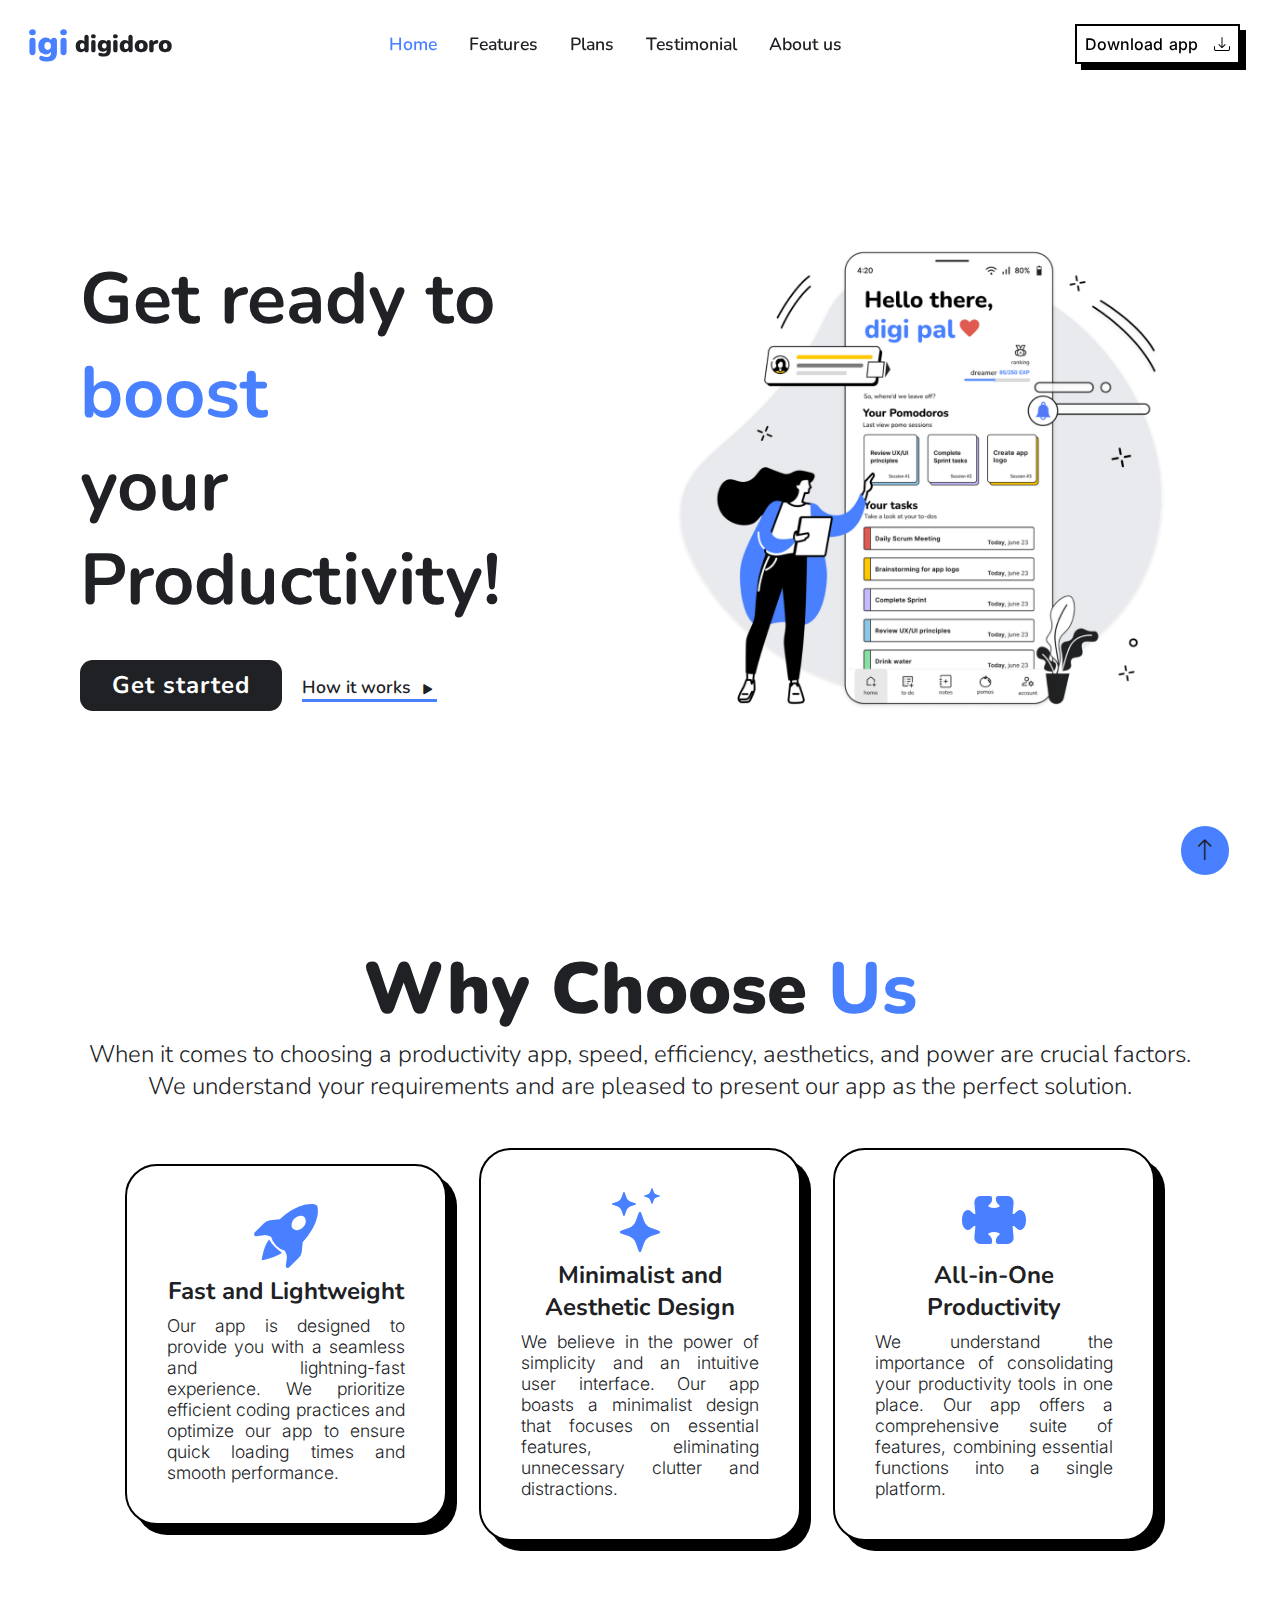
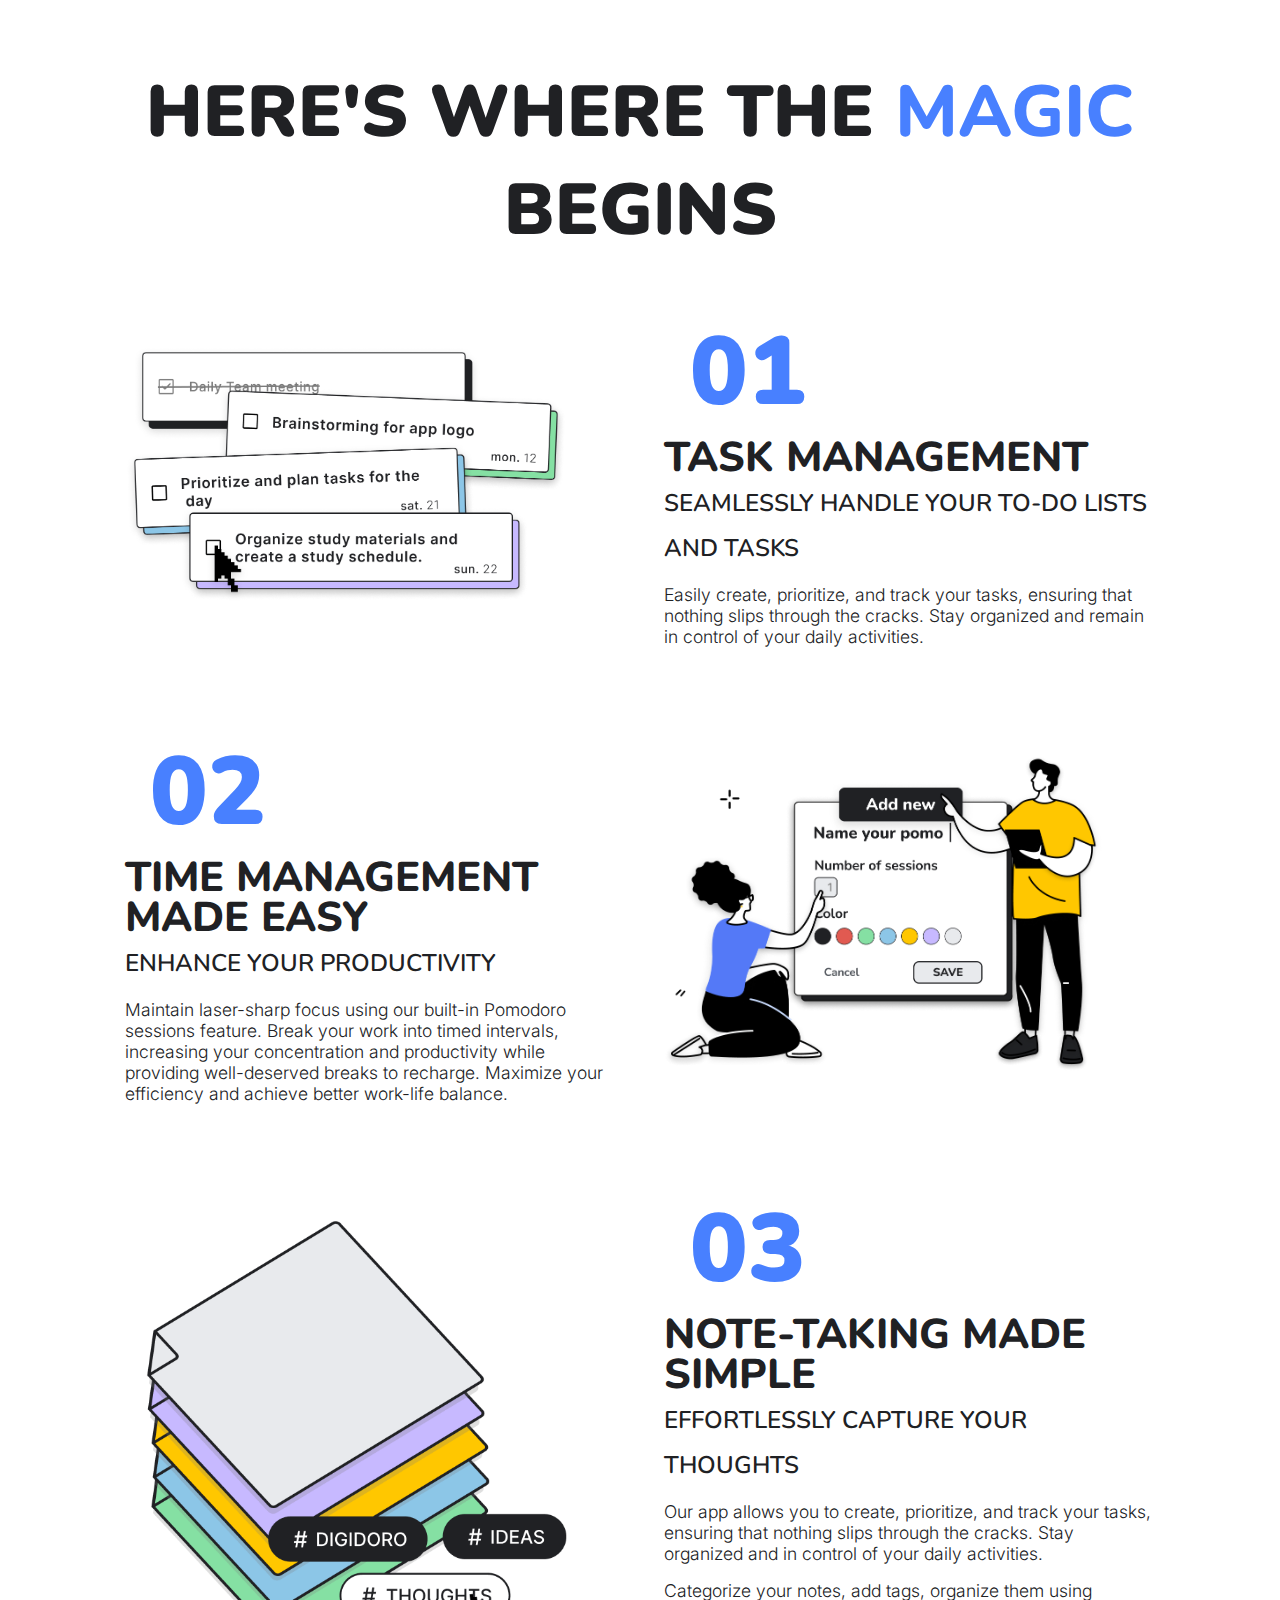
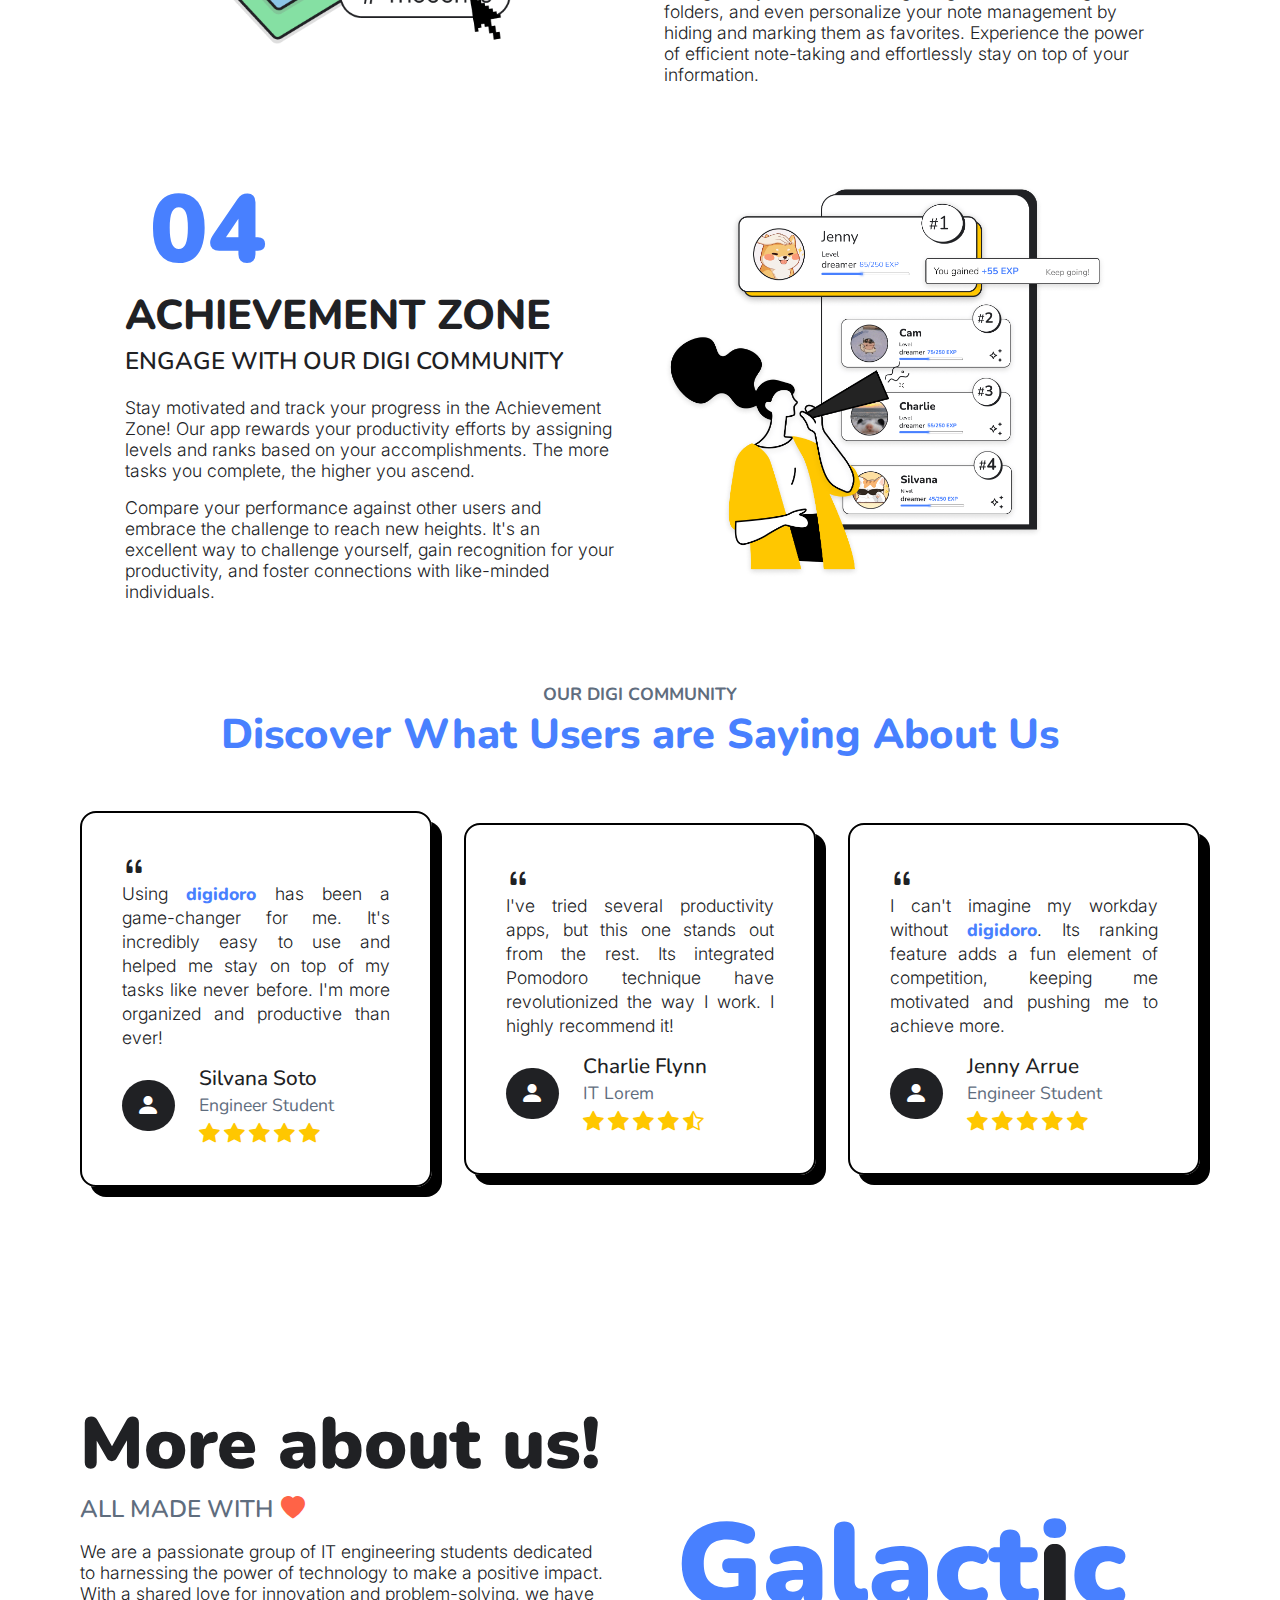
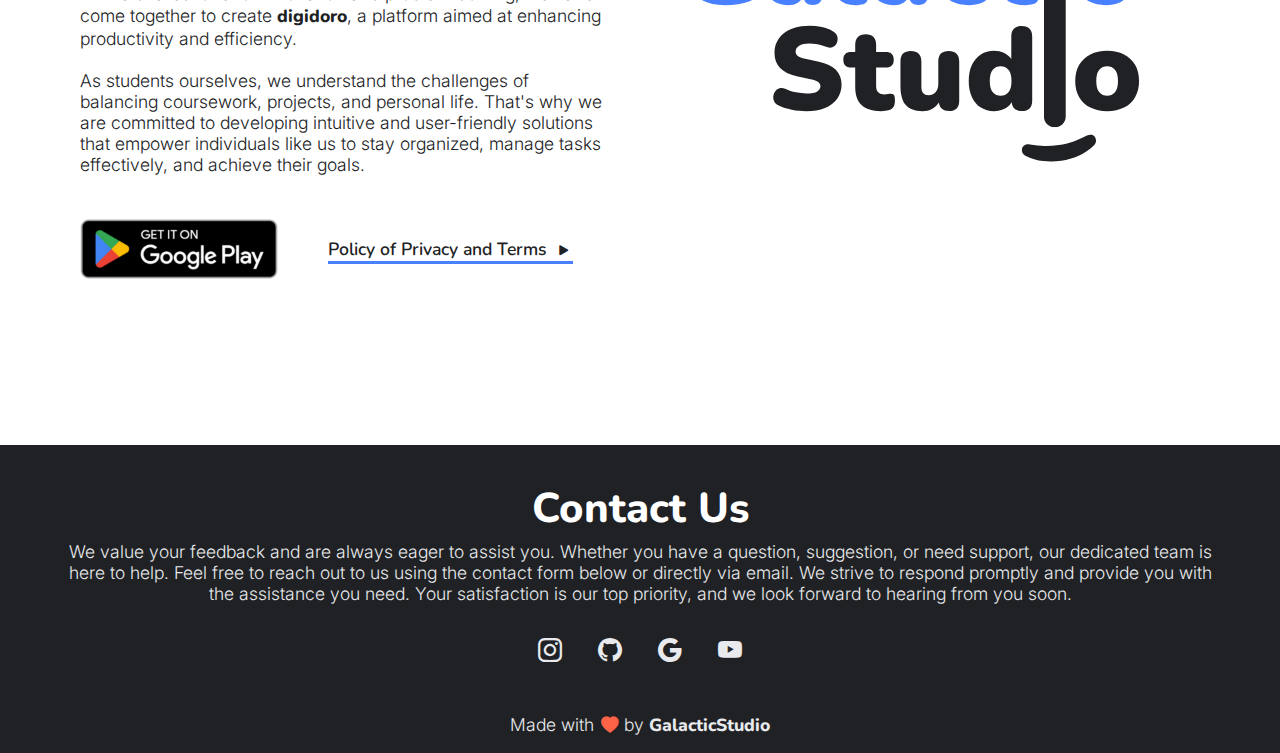
==== commit b55b4e77: "DIGI-14 :sparkles: Add responsivnes" ====
--- a/digidoro/index.html
+++ b/digidoro/index.html
@@ -75,8 +75,9 @@
         <p>Our app is designed to provide you with a seamless and lightning-fast experience. We prioritize efficient coding practices and optimize our app to ensure quick loading times and smooth performance. </p>
     </div>
     <div class="container-box">
-        <i class="bi bi-stars"></i>        <h3>Minimalist and Aesthetic Design</h3>
-        <p> We believe in the power of simplicity and an intuitive user interface. Our app boasts a minimalist design that focuses on essential features, eliminating unnecessary clutter and distractions. </p>    </div>
+        <i class="bi bi-stars"></i><h3>Minimalist and Aesthetic Design</h3>
+        <p> We believe in the power of simplicity and an intuitive user interface. Our app boasts a minimalist design that focuses on essential features, eliminating unnecessary clutter and distractions. </p>    
+    </div>
     <div class="container-box">
         <i class="bi bi-puzzle-fill"></i>        <h3>All-in-One Productivity</h3>
         <p> We understand the importance of consolidating your productivity tools in one place. Our app offers a comprehensive suite of features, combining essential functions into a single platform. </p>    
@@ -248,7 +249,7 @@
                 <a href="https://play.google.com/store/apps/details?id=com.galacticstudio.digidoro" class="btnGoogle"><img src="./assets/drawables/google-play-badge.png" alt=""></a>
             </div>
             <div class="c-one">
-                <a href="https://www.youtube.com/@GalacticStudioSV" class="btn2">Policy of Privacy and Terms <i class="bi bi-play-fill"></i></a>
+                <a href="policy.html" class="btn2">Policy of Privacy and Terms <i class="bi bi-play-fill"></i></a>
             </div>
         </div> 
     </div>
@@ -296,6 +297,12 @@
     </div>
 
 </section>
+
+<!-- Scroll to top -->
+
+<a href="#home" class="scroll"><i class="bi bi-arrow-up"></i></a>
  
+
+
 </body>
 </html>--- a/digidoro/assets/css/style.css
+++ b/digidoro/assets/css/style.css
@@ -29,8 +29,6 @@
 
     --font1: 'Nunito', sans-serif; 
     --font2: 'Inter', sans-serif; 
-
-    --regular_padding: 2.5rem
 
  
     box-sizing: border-box;
@@ -358,9 +356,9 @@
 
 .container-box{
   padding: 2rem;
-background: var(--dominant-color);
+  background: var(--dominant-color);
   border-radius: 2rem;
-  min-height: 250px;
+  min-height: 300px;
   height: fit-content;
   justify-content: space-evenly;
   align-items: center;
@@ -658,69 +656,92 @@
   padding: 0 0 1rem 0;
 }
 
-.
-
-
-
-
-
-
-
-
-
+.scroll{
+  position: fixed;
+  bottom: 2.2rem;
+  border-top: 2rem;
+  right: 3.2rem;
+}
+
+.scroll i{
+  font-size: var(--small-tittle);
+  color: var(--secondary-color);
+  background-color: var(--accent-color);
+  padding: 10px 12px;
+  border-radius: 2em;
+}
 
 
 
 
   
 /* responsivness */
-
-
-@media (max-width: 1060px){
+@media (max-width: 1545px){
   header, 
   header.sticky{
     padding: 1rem 1.5rem;
-    z-index: 1000;  
-  }
-  
-.menu li a{
-      color: var(--secondary-color);
-    }
-
-#menu-icon{
-  display: initial;
-}
-
-.menu{
+    transition: 0.2s;
+  }
+
+  section{
+    padding: 50px 4% 40px;
+    transition: 0.2s;
+  }
+
+  .container{
+    padding: 30px 4% 50px;
+  }
+}
+
+@media(max-width: 1180px){
+  :root{
+    --xlarge-tittle: 5rem;
+    --large-tittle: 4rem;
+    --medium-tittle: 2rem;
+
+    --small-tittle: 1.2rem;
+    --p-font: 1rem;
+    --p-font2: 1.1rem;
+  }
+
+  .home{
+    height: 75vh;
+  }
+}
+
+@media(max-width: 1060px){
+  #menu-icon{
+    display: initial;
+  }
+  .menu{
     position: absolute;
-    top: -1000px;
+    top: 100%;
     left: 0;
     right: 0;
     display: flex;
     flex-direction: column;
-    text-align: center;
-    padding: 100px 50px;
+    text-align: left;
+    align-items: center;
+    padding-top: 5rem;
     width: 100%;
     height: 100vh;
-    background: var(--dominant-color);
+    background: var(--secondary-color);
     transition: all 0.5s ease-in-out;
-    border-top: 1px solid rgba(0, 0, 0, 0.2);
-  }
-
-.menu.open{
-  top: 100%;
-
-}
-
-}
-
-@media (max-width:1045px){
- 
-  }
-
-
-/* @media screen and (max-width:768px){
-
- }
- */
-
+    font-size: var(--xlarge-tittle);
+  }
+
+  .menu li a{
+    display: block;
+    padding: 1rem;
+    color: var(--secondary-color);
+  }
+
+  .menu .open{
+    top: 100%;
+  }
+
+
+
+  
+}
+
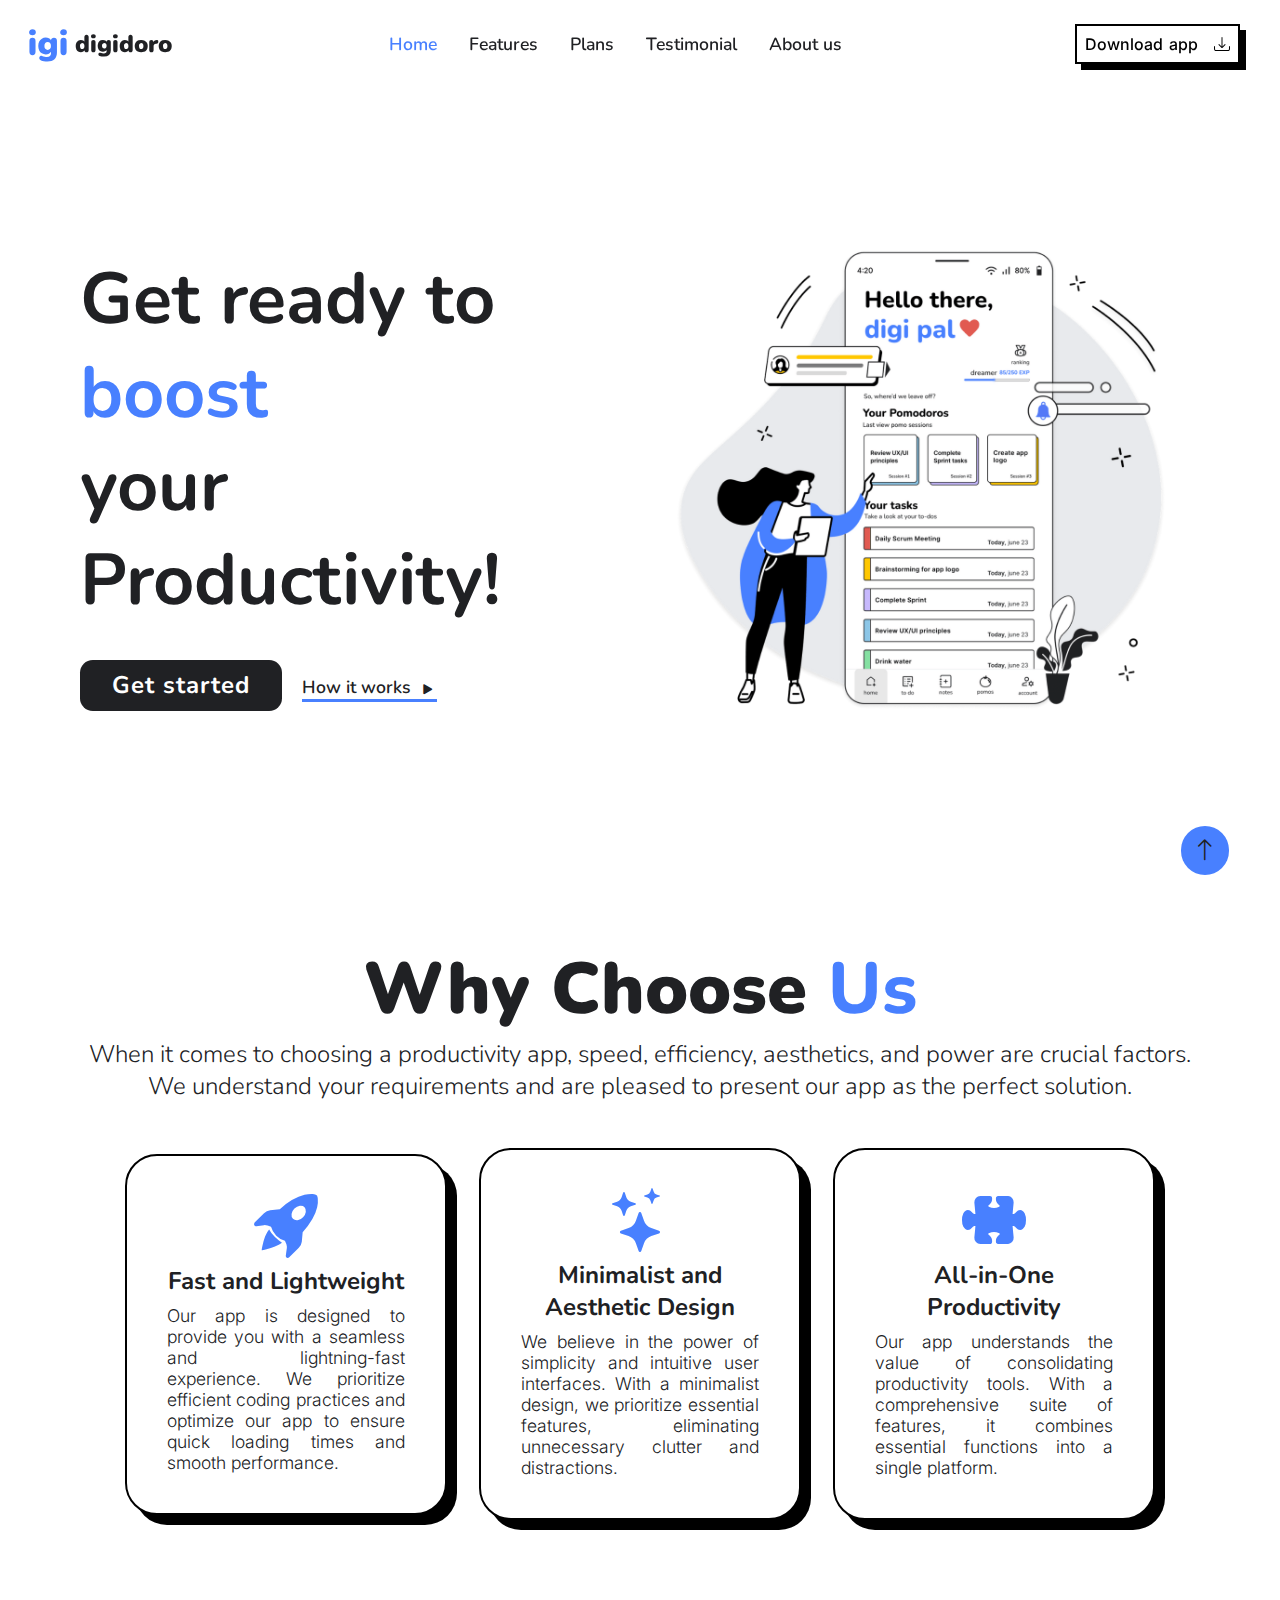
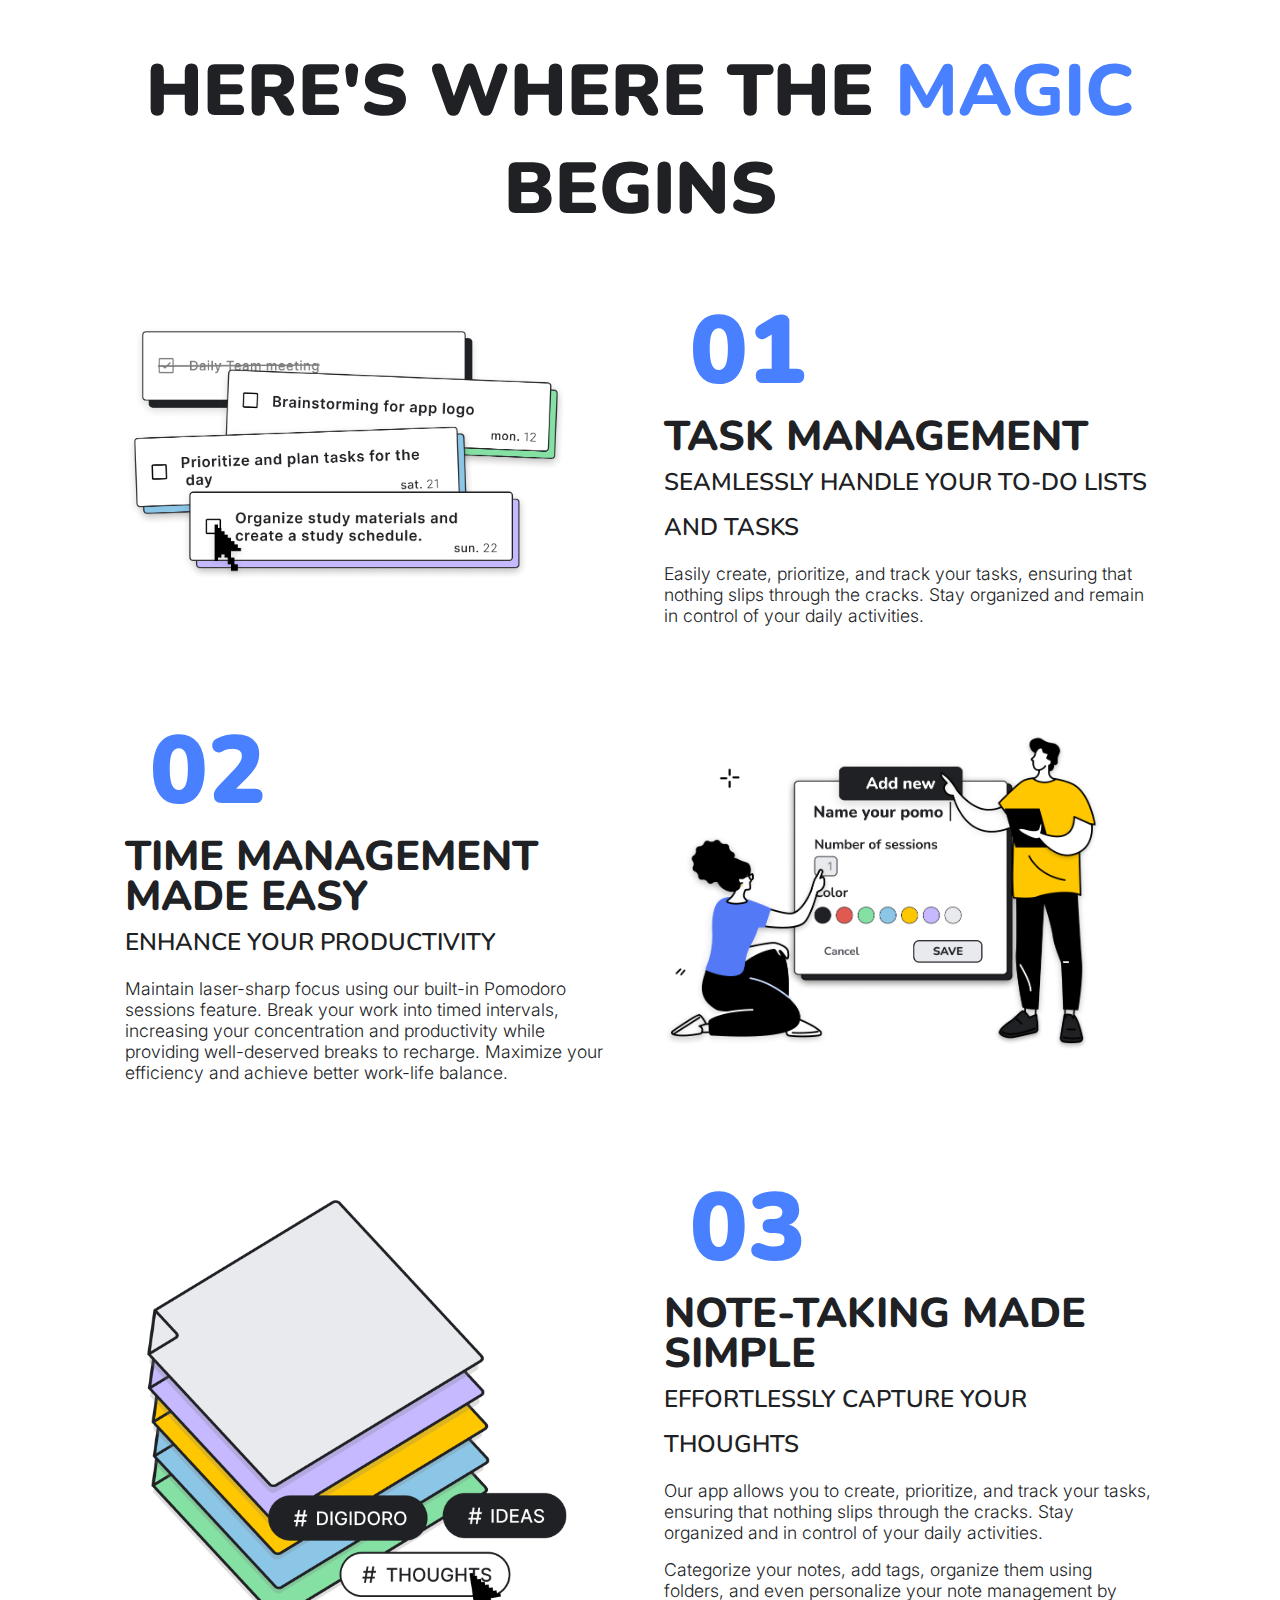
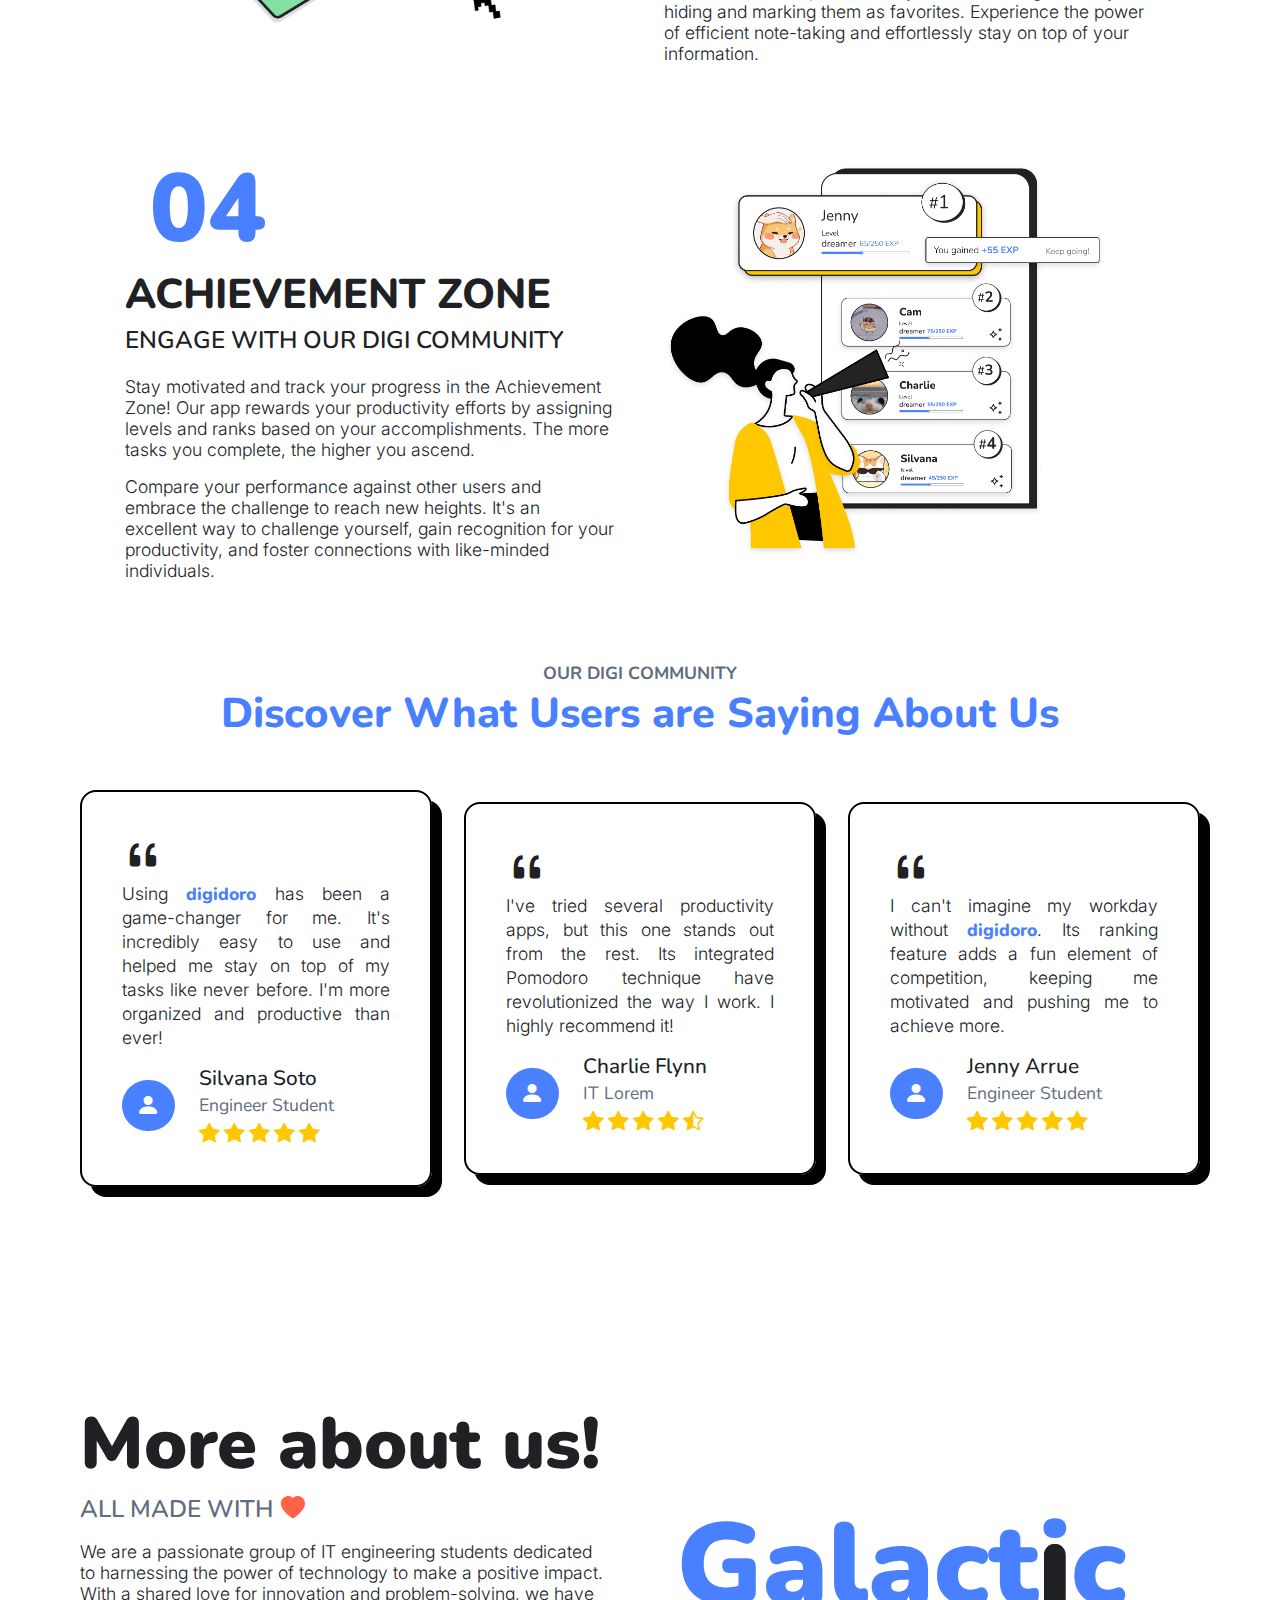
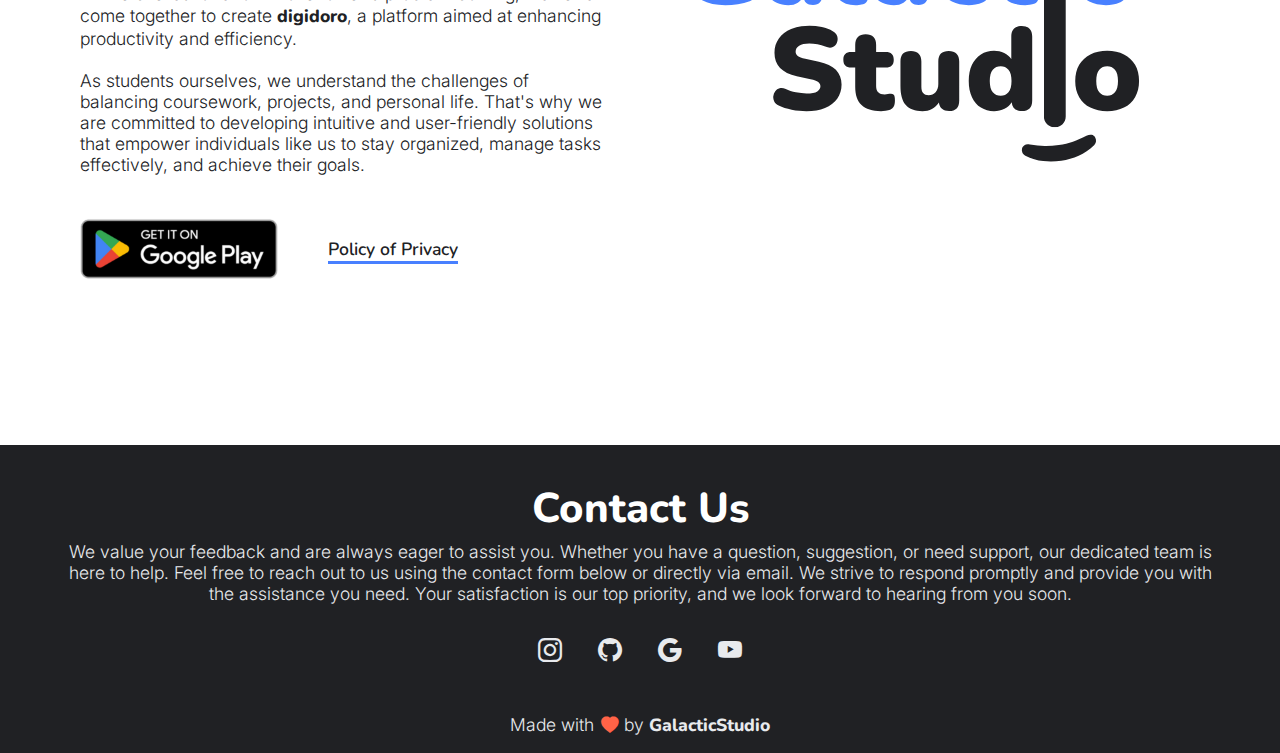
==== commit fbd4e8a0: "DIGI-75 Adding responsivness" ====
--- a/digidoro/index.html
+++ b/digidoro/index.html
@@ -47,7 +47,7 @@
 
         <div class="home-text">
             <h1>Get ready to <span>boost</span> <br>your Productivity!</h1>
-            <button href="https://play.google.com/store/apps/details?id=com.galacticstudio.digidoro" class="btn">Get started</button>
+            <a href="https://play.google.com/store/apps/details?id=com.galacticstudio.digidoro" class="btn">Get started</a>
             <a href="https://www.youtube.com/@GalacticStudioSV" class="btn2">How it works <i class="bi bi-play-fill"></i></a>
         </div>
 
@@ -76,11 +76,11 @@
     </div>
     <div class="container-box">
         <i class="bi bi-stars"></i><h3>Minimalist and Aesthetic Design</h3>
-        <p> We believe in the power of simplicity and an intuitive user interface. Our app boasts a minimalist design that focuses on essential features, eliminating unnecessary clutter and distractions. </p>    
+        <p> We believe in the power of simplicity and intuitive user interfaces. With a minimalist design, we prioritize essential features, eliminating unnecessary clutter and distractions.</p>    
     </div>
     <div class="container-box">
         <i class="bi bi-puzzle-fill"></i>        <h3>All-in-One Productivity</h3>
-        <p> We understand the importance of consolidating your productivity tools in one place. Our app offers a comprehensive suite of features, combining essential functions into a single platform. </p>    
+        <p> Our app understands the value of consolidating productivity tools. With a comprehensive suite of features, it combines essential functions into a single platform.</p>    
     </div>
 </section>
 
@@ -249,30 +249,19 @@
                 <a href="https://play.google.com/store/apps/details?id=com.galacticstudio.digidoro" class="btnGoogle"><img src="./assets/drawables/google-play-badge.png" alt=""></a>
             </div>
             <div class="c-one">
-                <a href="policy.html" class="btn2">Policy of Privacy and Terms <i class="bi bi-play-fill"></i></a>
+                <a href="policy.html" class="btn2">Policy of Privacy</a>
             </div>
         </div> 
     </div>
     
      </div>
-    <div class="features-img">
+    <div class="features-img about-img">
         <img src="./assets/drawables/logo.svg" alt="">
     </div>
 </section>
 
 
 <section class="contact">
- <!--    <div class="contact-content">
-        <div class="contact-img">
-            <div class="c-one">
-                <a href="https://play.google.com/store/apps/details?id=com.galacticstudio.digidoro" class="btnGoogle"><img src="./assets/drawables/google-play-badge.png" alt=""></a>
-            </div>
-            <div class="c-one">
-                <a href="https://play.google.com/store/apps/details?id=com.galacticstudio.digidoro" class="btnGoogle"><img src="./assets/drawables/figma-badge.png" alt=""></a>
-            </div>
-        </div> 
-</div> -->
-
 
 <div class="contact-text">
             <h2>Contact Us</h2>
--- a/digidoro/assets/css/style.css
+++ b/digidoro/assets/css/style.css
@@ -338,13 +338,13 @@
 .stats{
   padding: 2.5rem 5rem;
   width: 100%;
-  height: fit-content;
+  height: auto;
 
 }
 
 .container{
   width: 100%;
-  padding: 2rem 2rem;
+  padding: 1.5rem 2rem;
   display: grid;
   grid-template-columns: repeat(auto-fit, minmax(300px,auto));
   justify-content: space-evenly;
@@ -358,7 +358,6 @@
   padding: 2rem;
   background: var(--dominant-color);
   border-radius: 2rem;
-  min-height: 300px;
   height: fit-content;
   justify-content: space-evenly;
   align-items: center;
@@ -385,6 +384,7 @@
   text-align: justify;
   padding: 0.5rem;
   font-family: var(--font2);
+  font-size: var(--p-font);
 }
 
 
@@ -495,7 +495,7 @@
 }
 
 .bi-quote{
-  font-size: var(--small-tittle);
+  font-size: var(--medium-tittle);
 }
 
 .box p{
@@ -517,7 +517,7 @@
   color: var(--dominant-color);
   font-size: 1.5rem; 
   border-radius: 3rem;
-  background: var(--secondary-color);
+  background: var(--accent-color);
   padding: 0.7rem 0.9rem;
 }
 
@@ -715,7 +715,7 @@
   }
   .menu{
     position: absolute;
-    top: 100%;
+    top: -1000%;
     left: 0;
     right: 0;
     display: flex;
@@ -735,13 +735,117 @@
     padding: 1rem;
     color: var(--secondary-color);
   }
-
   .menu .open{
     top: 100%;
   }
-
-
-
   
 }
 
+@media(max-width: 1045px){
+  :root{
+    --xlarge-tittle: 4rem;
+    --large-tittle: 3.3rem;
+    /* --medium-tittle: 1.6rem;
+
+    --small-tittle: 1rem;
+    --p-font: 0.6rem;
+    --p-font2: 0.7rem; */
+  }
+
+  .home-img img{
+    width: 100%;
+    max-width: 490px;
+    height: auto;
+  }
+
+  .features-img img{
+    height: 70vh;
+  }
+}
+
+
+@media(max-width: 860px){
+  .home{
+    grid-template-columns: 1fr;
+    height: 118vh;
+    text-align: center;
+    justify-content: center;
+    align-items: center;
+    padding-top: 15%;
+  }
+
+  .features{
+    grid-template-columns: 1fr;
+    text-align: center;
+    justify-content: center;
+    align-items: center;
+    padding-top: 5%; 
+  }
+
+  .features-overview{
+    padding-top: 25%; 
+  }
+
+
+  features p{
+    text-align: justify;
+  }
+
+  .features:nth-child(2){
+    display: flex;
+    flex-direction: row-reverse;  
+    flex-wrap: wrap-reverse;  
+  }
+
+  .features:nth-child(4){
+    display: flex;
+    flex-direction: row-reverse;  
+    flex-wrap: wrap-reverse;  
+  }
+
+  .features-img img{
+    width: 100%;
+    height: auto;
+  }
+
+  .about{
+    grid-template-columns: 1fr;
+    height: fit-content;
+    text-align: center;
+    justify-content: center;
+    align-items: center;
+    padding-bottom: 15%;
+  }
+
+  .about .about-img{
+    width: 100%;
+    height: auto;
+  } 
+}
+
+@media (max-width:520px){
+  .contact-img{
+    gap: 1.5rem;
+
+  }
+
+  .contact-img img{
+    width: 100%;
+    max-width: 170px;
+    height: auto;
+  }
+
+  .home{
+    text-align: center;
+    justify-content: center;
+    align-items: center;
+    padding-top: 25%;
+    height: fit-content;
+  }
+
+  .home-text a{
+    margin-bottom: 10%;
+
+  }
+}
+
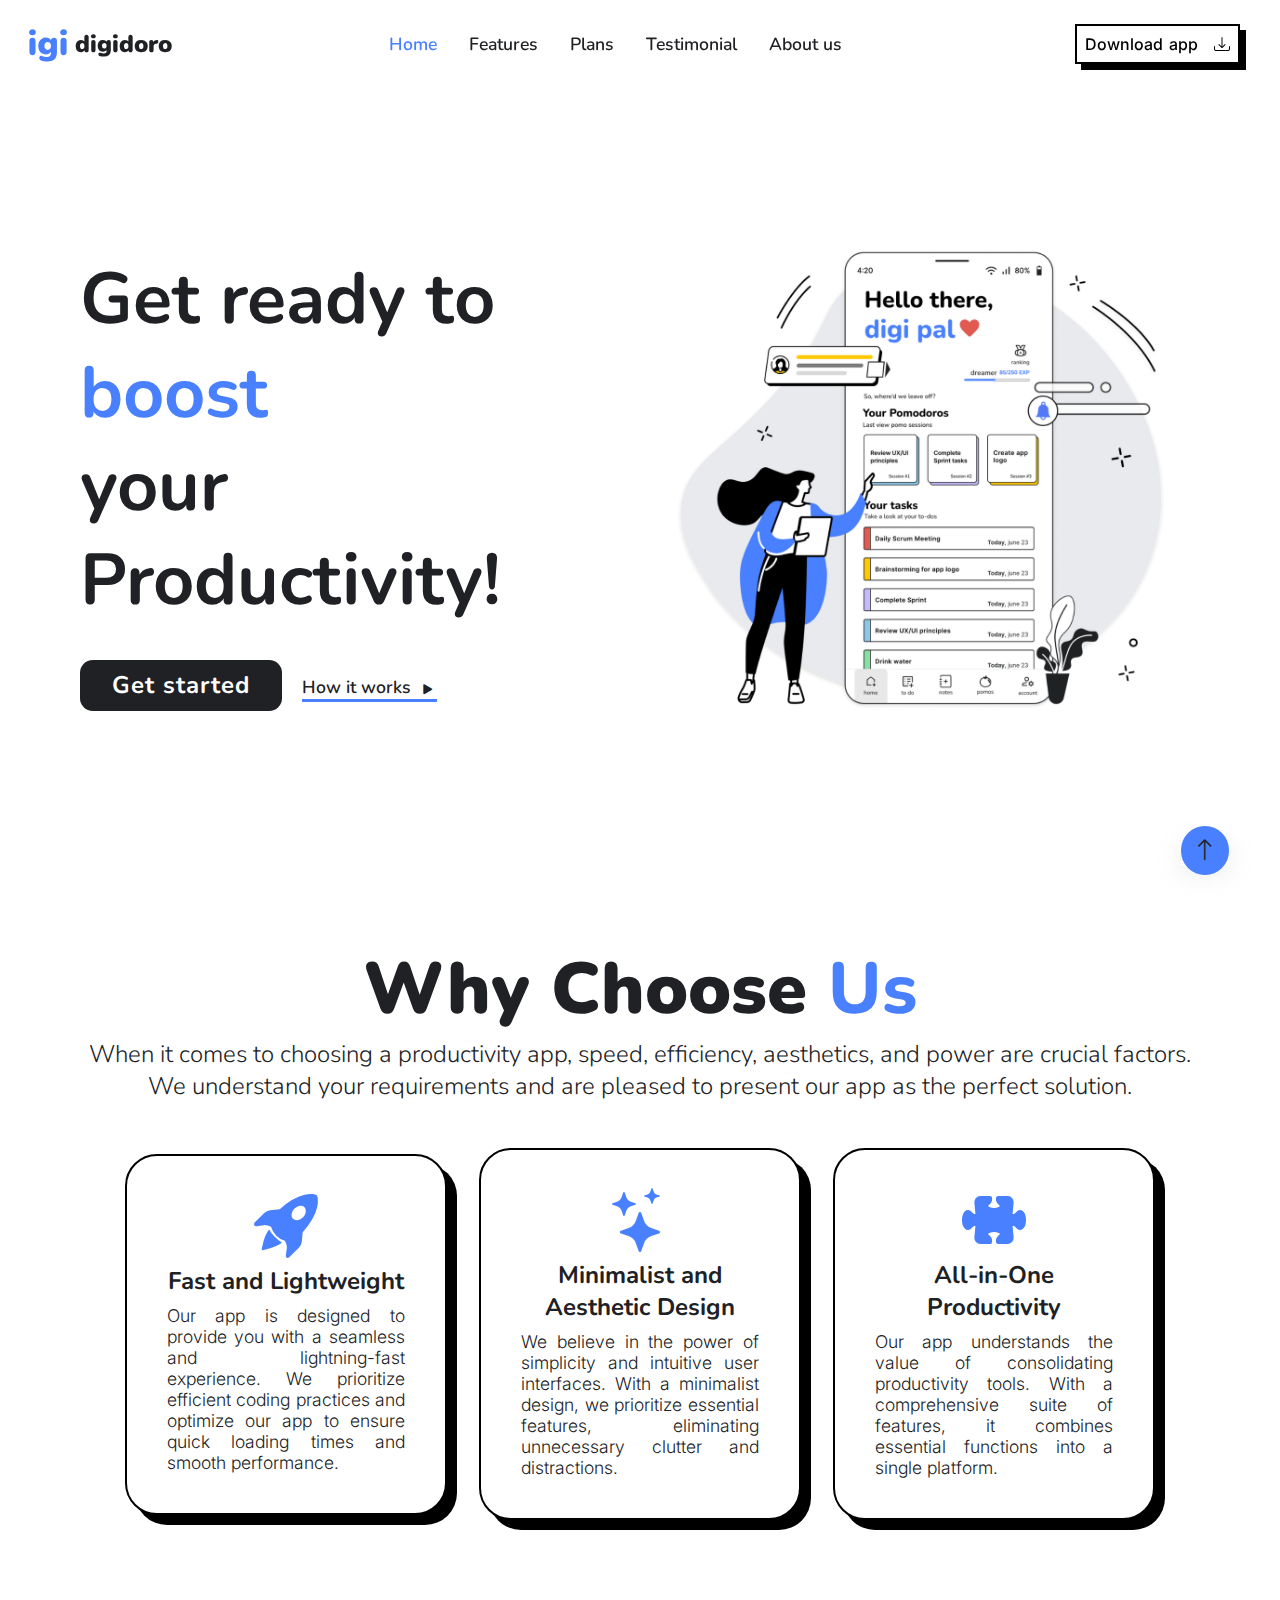
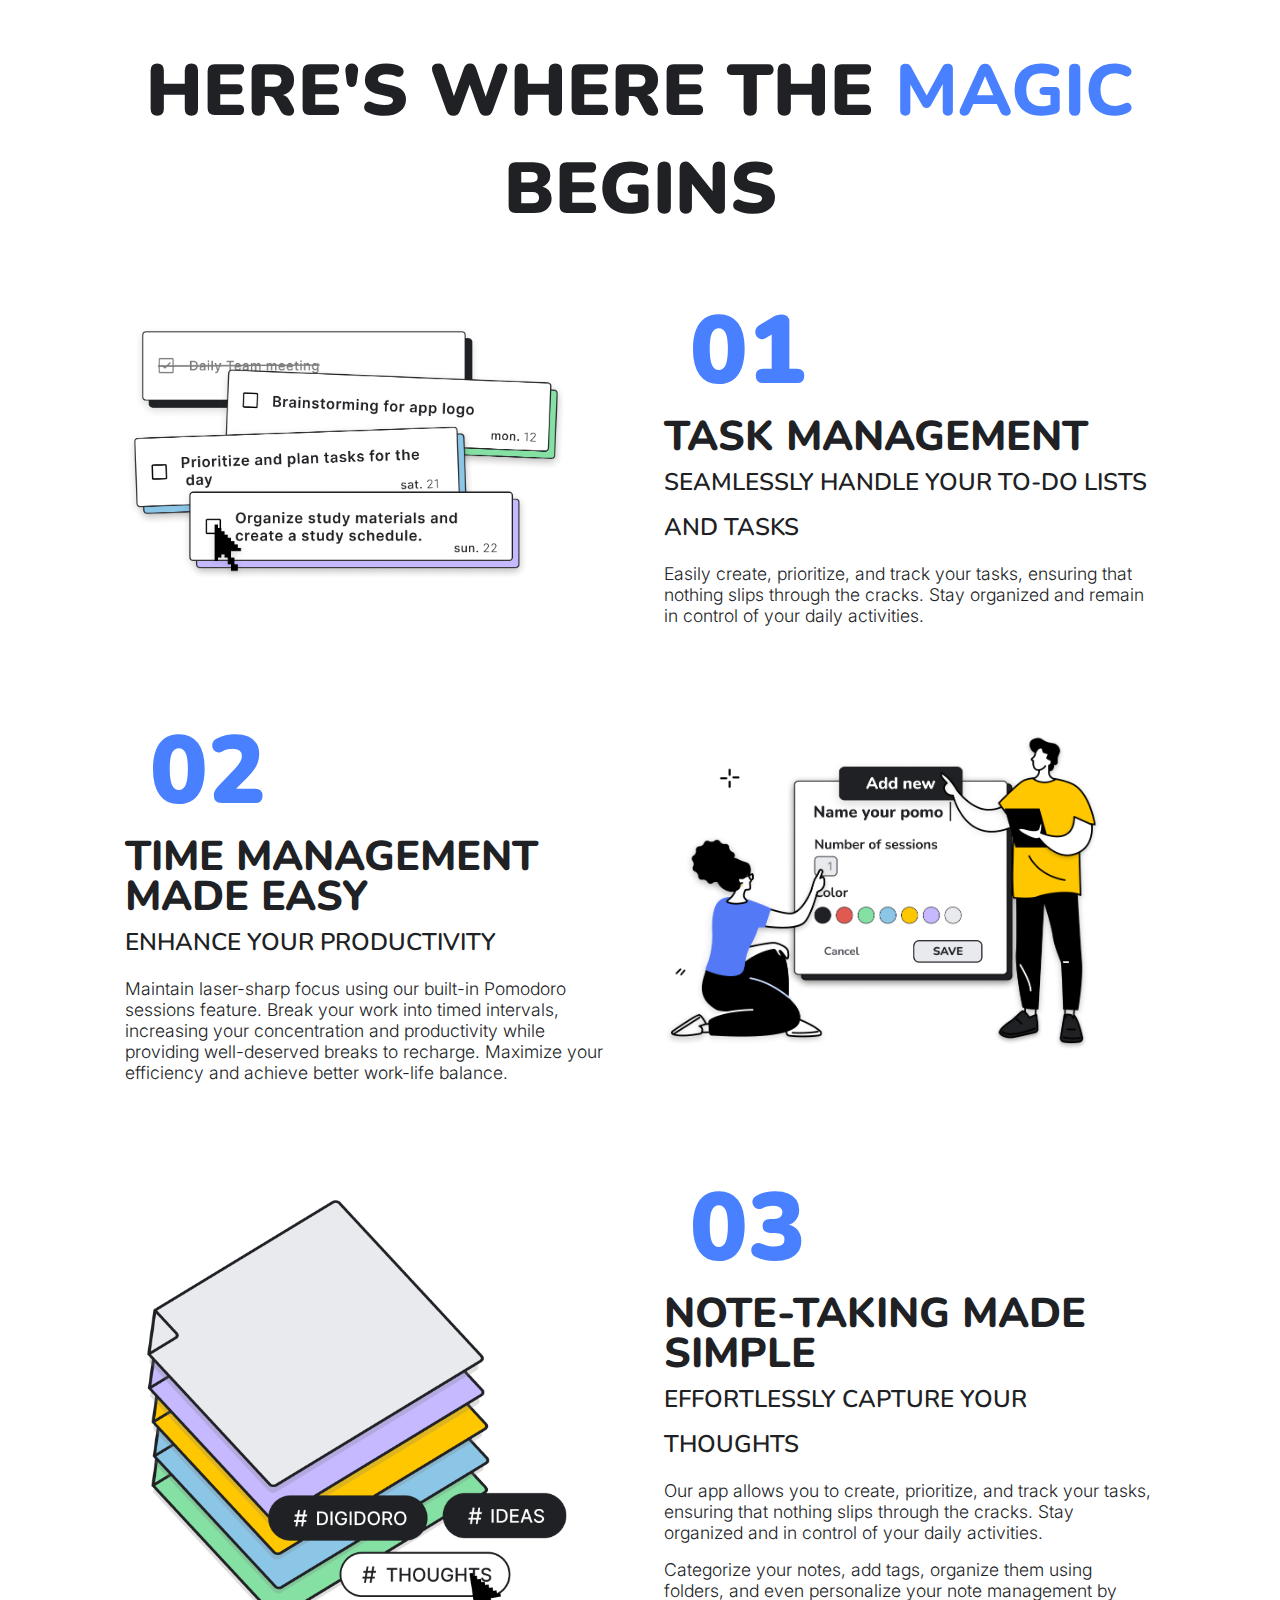
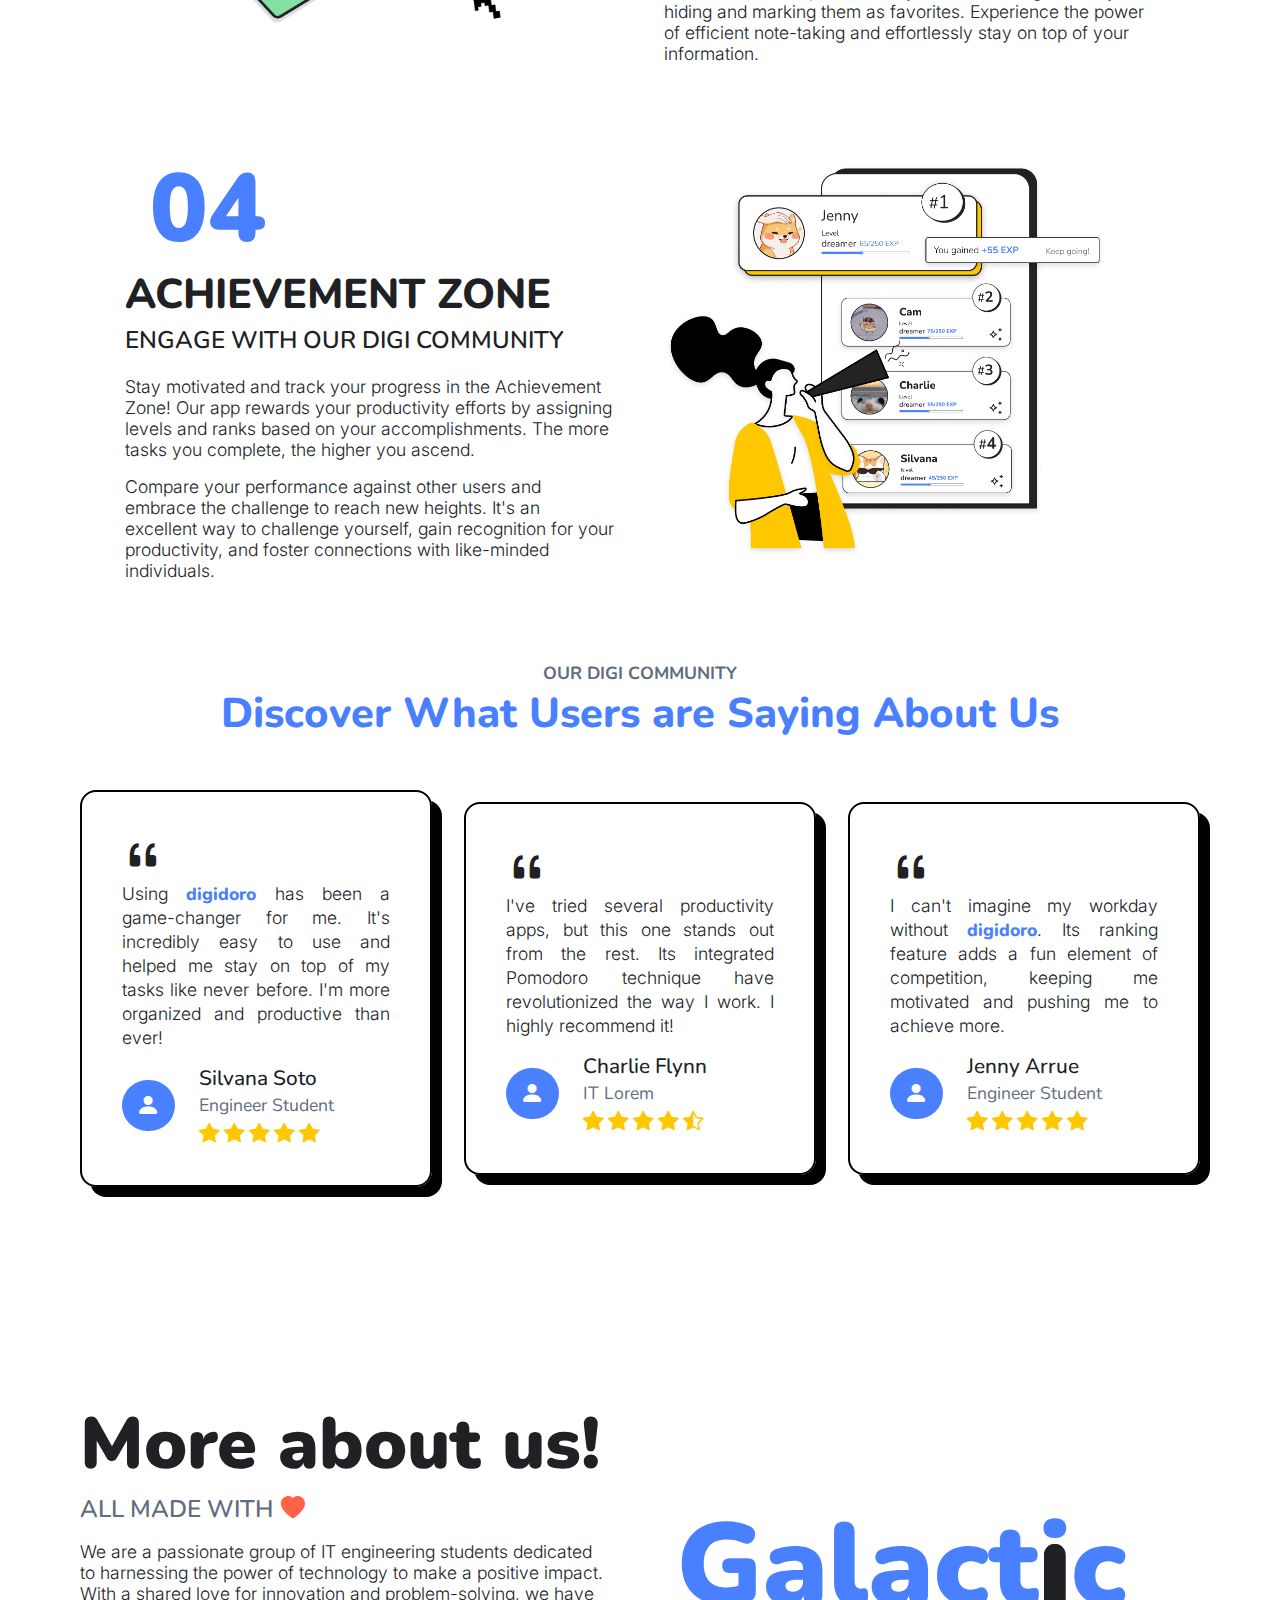
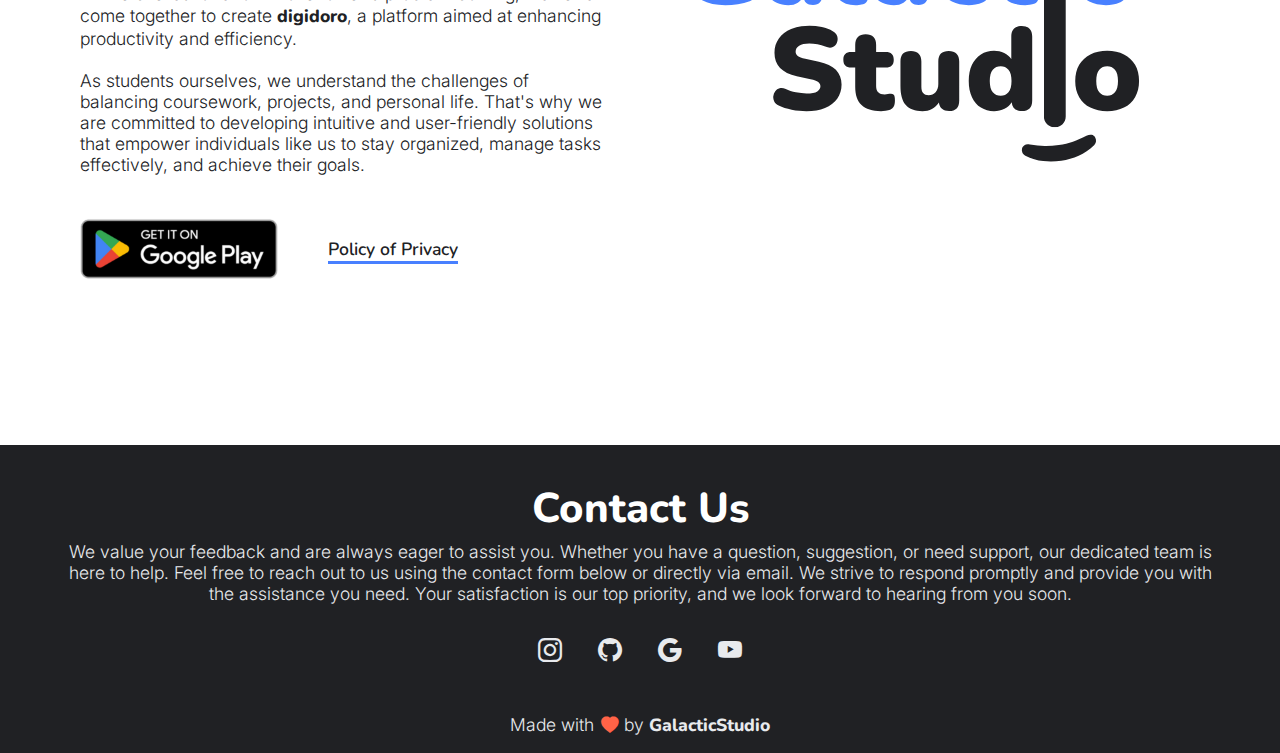
==== commit fb587330: "DIGI-75 add landing" ====
--- a/digidoro/index.html
+++ b/digidoro/index.html
@@ -35,7 +35,7 @@
        <div class="nav-icons1">
         <a href="https://play.google.com/store/apps/details?id=com.galacticstudio.digidoro">Download app <i class="bi bi-download"></i> </a>
         </div> 
-        <div class="ico-menu" id="menu-icon"><i class="bi bi-list"></i></div> 
+        <div class="ico-menu open" id="menu-icon"><i class="bi bi-list"></i></div> 
  </div>
         
     </header>
@@ -43,7 +43,7 @@
 
 <!-- Home -->
 
-    <section class="home" id="home">
+    <section class="home" class="hidden" id="home">
 
         <div class="home-text">
             <h1>Get ready to <span>boost</span> <br>your Productivity!</h1>
@@ -59,14 +59,14 @@
 
 
 <!-- Overview -->
-<section class="stats">
+<section class="stats"class="hidden">
     <div class="txtOver">
   <h1 class="largeTittle">Why Choose <span>Us</span></h1>
   <h2 class="statsTxt">When it comes to choosing a productivity app, speed, efficiency, aesthetics, and power are crucial factors. We understand your requirements and are pleased to present our app as the perfect solution. </h2>
   </div>
 
 
-<section class="container">
+<section class="container" class="hidden">
     
     <div class="container-box">
         <i class="bi bi-rocket-takeoff-fill"></i>
@@ -89,7 +89,7 @@
 
 <!-- Features -->
 
-<section class="features-overview" id="features">
+<section class="features-overview" id="features" class="hidden">
     <div class="txtOver">
     <h1 class="largeTittle">HERE'S WHERE THE <span>MAGIC </span> BEGINS</h1>
     </div>
@@ -154,8 +154,8 @@
 
  <!-- Testinmonials -->
 
- <section class="testimonial" id="testimonial">
-    <div class="middle-text">
+ <section class="testimonial" id="testimonial" class="hidden">
+    <div class="middle-text" >
         <h4>Our digi community</h4>
         <h2 >Discover What Users are Saying About Us</h2>
     </div>
@@ -232,7 +232,7 @@
 
 <!-- About us-->
 
-<section class="about" id="about">
+<section class="about" id="about" class="hidden">
    
     <div class="about-text">
         <div>
@@ -261,9 +261,9 @@
 </section>
 
 
-<section class="contact">
-
-<div class="contact-text">
+<section class="contact" class="hidden">
+
+<div class="contact-text" >
             <h2>Contact Us</h2>
             <p>We value your feedback and are always eager to assist you. Whether you have a question, suggestion, or need support, our dedicated team is here to help. Feel free to reach out to us using the contact form below or directly via email. We strive to respond promptly and provide you with the assistance you need. Your satisfaction is our top priority, and we look forward to hearing from you soon.</p>
 
--- a/digidoro/assets/css/style.css
+++ b/digidoro/assets/css/style.css
@@ -661,6 +661,7 @@
   bottom: 2.2rem;
   border-top: 2rem;
   right: 3.2rem;
+  box-shadow: rgba(149, 157, 165, 0.2) 0px 8px 24px;
 }
 
 .scroll i{
@@ -745,11 +746,9 @@
   :root{
     --xlarge-tittle: 4rem;
     --large-tittle: 3.3rem;
-    /* --medium-tittle: 1.6rem;
+   --medium-tittle: 1.6rem;
 
     --small-tittle: 1rem;
-    --p-font: 0.6rem;
-    --p-font2: 0.7rem; */
   }
 
   .home-img img{
@@ -845,7 +844,45 @@
 
   .home-text a{
     margin-bottom: 10%;
-
-  }
-}
-
+  }
+
+  .details{
+    gap: 1.5rem;
+  }
+}
+
+@media(max-width: 475px){
+  :root{
+    --xlarge-tittle: 3rem;
+    --large-tittle: 2.5rem;
+  }
+
+}
+
+@media(max-width: 440px){
+  .home{
+    height: fit-content;
+    padding-top: 30%;
+  }
+
+  .features-overview{
+    height: fit-content;
+    padding-top: 30%;
+  }
+
+  .features p{
+    font-size: var(--p-font);
+  }
+
+  .features span{
+    line-height: normal;
+    font-size: var(--samll-tittle);
+  }
+
+  .contact-img{
+  align-items: center;
+  justify-content: center;
+  }
+
+}
+
